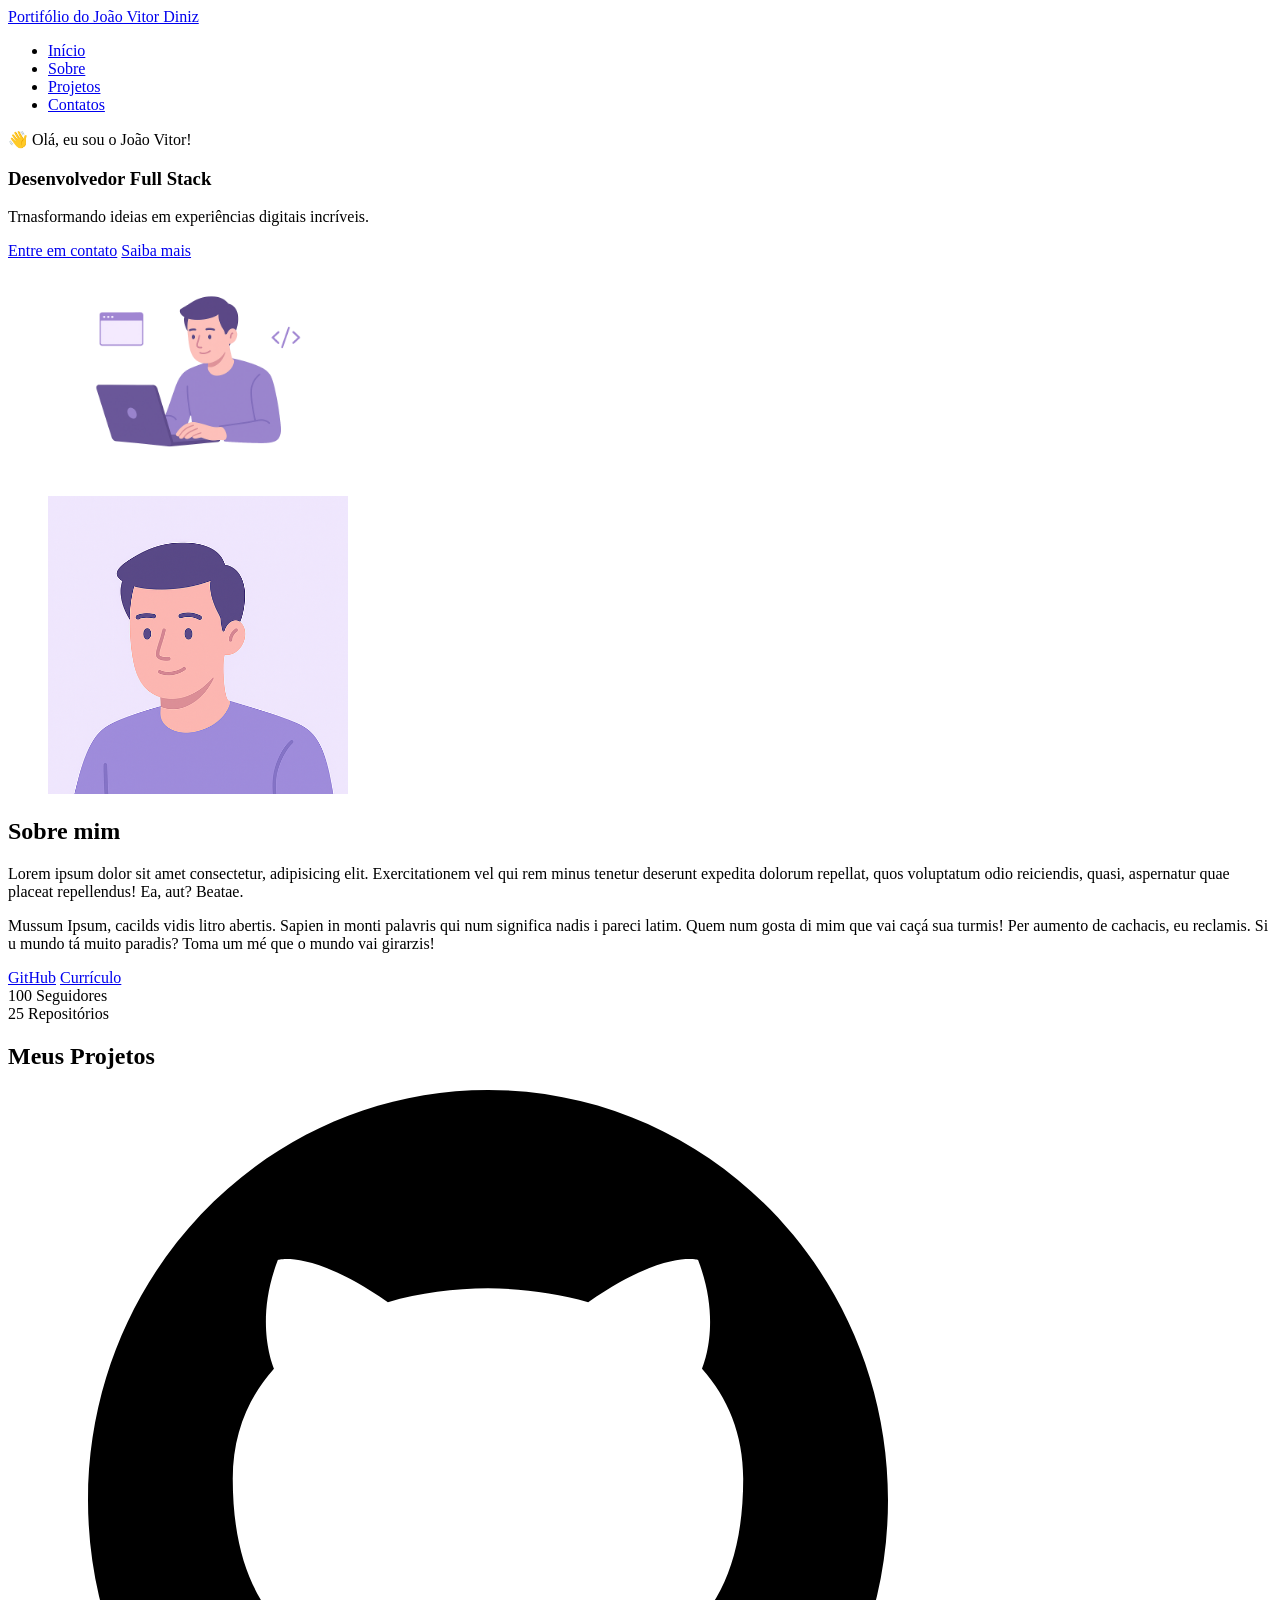
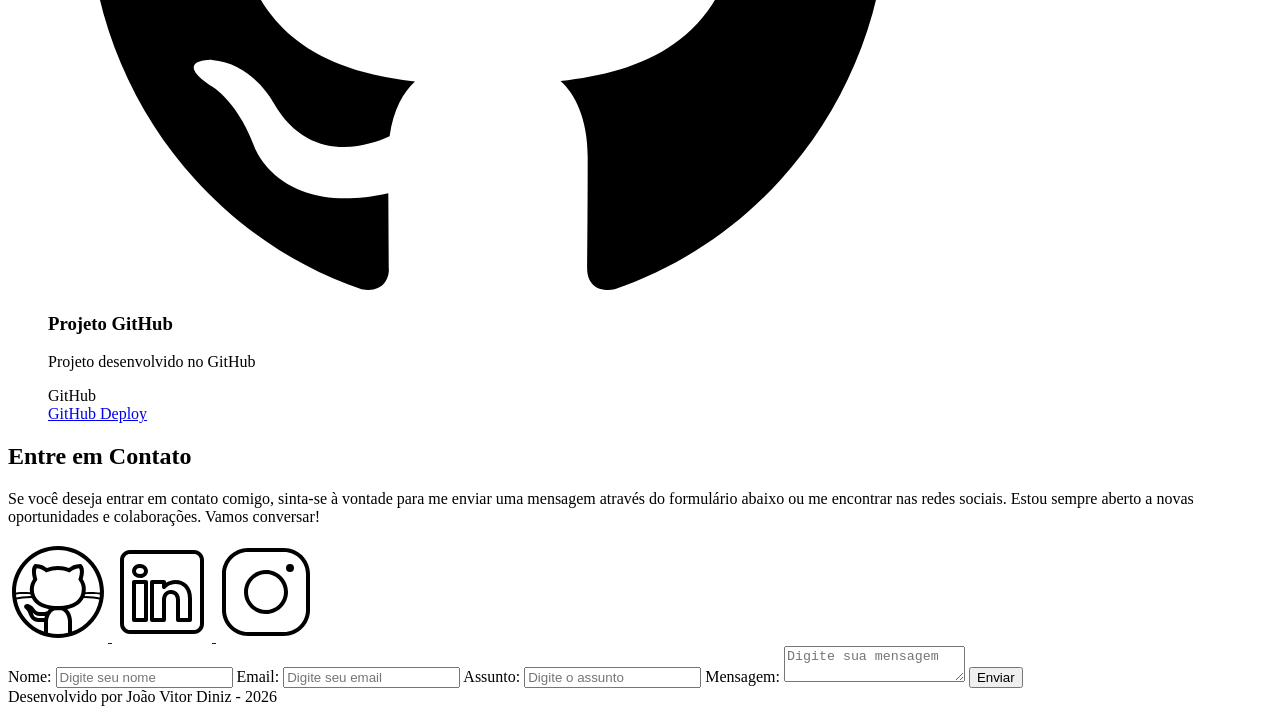
==== index.html @ 54ad3b7a "✨ New Feature: Index e página de confirmação do formulário" ====
<!DOCTYPE html>
<html lang="pt-br">

<head>
    <meta charset="UTF-8">
    <meta name="viewport" content="width=device-width, initial-scale=1.0">

    <meta name="author" content="João Vitor">
    <meta name="description" content="Portifólio do João Vitor Diniz, desenvolvedor Full Stack especializado em criar experiências 
                digitais incríveis. Conheça meus projetos e entre em contato.">

    <meta name="robots" content="index, follow">

    <link rel="icon" type="image/svg+xml" href="./assets/img/favicon.svg">

    <title>Portifólio do João Vitor Diniz</title>
</head>

<body>

    <!--Cabeçalho da minha página -->
    <header>
        <div class="menu-content">
            <a href="index.html" id="titulo">
                Portifólio do João Vitor Diniz</a>

            <!--Menu de Navegação da Página-->
            <nav>
                <ul class="menu-list">
                    <li><a href="#hero">Início</a></li>
                    <li><a href="#about">Sobre</a></li>
                    <li><a href="#projects">Projetos</a></li>
                    <li><a href="#contacts">Contatos</a></li>
                </ul>
            </nav>
        </div>

    </header>


    <!--Seção Principal da Página-->
    <main>
        <!--Seção Hero -->
        <section id="hero" class="section-container hero-container">
            <!--Mensagens de Boas Vindas-->
            <article>
                <span>👋 Olá, eu sou o João Vitor!</span>
                <h1>Desenvolvedor Full Stack</h1>
                <p>Trnasformando ideias em experiências digitais incríveis.</p>

                <div class="buttons-container">
                    <a href="#contacts" class="button">Entre em contato</a>
                    <a href="#about" class="button-outline">Saiba mais</a>
                </div>

            </article>

            <!--Imagem da Seção Hero -->
            <figure>
                <img src="./assets/img/foto_dev_man.svg" width="300" alt="Foto do autor do site, João Vitor Diniz."
                    class="float-animation">
            </figure>
        </section>

        <!--Seção Sobre -->
        <section id="about" class="section-container about-container">
            <!--Imagem da Seção Sobre -->
            <figure class="about-img">
                <img src="./assets/img/avatar_dev_man.svg" width="300" alt="Foto do autor do site, João Vitor Diniz.">
            </figure>

            <article class="about-content">
                <h2>Sobre mim</h2>
                <p>Lorem ipsum dolor sit amet consectetur, adipisicing elit. Exercitationem vel qui rem minus tenetur
                    deserunt expedita dolorum repellat, quos voluptatum odio reiciendis, quasi, aspernatur quae placeat
                    repellendus! Ea, aut? Beatae.</p>
                <p>Mussum Ipsum, cacilds vidis litro abertis. Sapien in monti palavris qui num significa nadis i pareci
                    latim. Quem num gosta di mim que vai caçá sua turmis! Per aumento de cachacis, eu reclamis. Si u
                    mundo tá muito paradis? Toma um mé que o mundo vai girarzis!</p>

                <!--Links(github + curriculo) e dados do github-->
                <div class="about-buttons-data">

                    <!-- links-->
                    <div class="buttons-container">
                        <a href="#" target="_blank" class="botao">GitHub</a>
                        <a href="#" target="_blank" class="botao-outline">Currículo</a>
                    </div>

                    <!-- dados do github-->
                    <div class="data-container">
                        <!--Número de Seguidores-->
                        <div class="data-item">
                            <span class="data-number">100</span>
                            <span class="data-label">Seguidores</span>
                        </div>

                        <!--Número de repositórios Públicos-->
                        <div class="data-item">
                            <span class="data-number">25</span>
                            <span class="data-label">Repositórios</span>
                        </div>
                    </div>

                </div>

            </article>

        </section>

        <!--Seção Projetos -->
        <section id="projects" class="section-container projects-container">
            <h2>Meus Projetos</h2>

            <!-- Swiper Container -->
            <div class="swiper projects-swiper">
                <div class="swiper-wrapper">

                    <figure class="swiper-slide">

                        <article class="project-card">

                            <!-- Ícone da Tecnologia padrão do projeto -->
                            <figure class="project-image">
                                <img src="./assets/icons/languages/github.svg" alt="Ícone do GitHub">
                            </figure>

                            <!-- Conteúdo do Projeto -->
                            <div class="project-content">

                                <h3>Projeto GitHub</h3>
                                <p>Projeto desenvolvido no GitHub</p>

                                <!-- Tags do Projeto -->
                                <div class="project-tags">
                                    <span class="tag">GitHub</span>
                                </div>

                                <!-- Links do Projeto -->
                                <div class="project-buttons">
                                    <a href="#" target="_blank" class="botao botao-sm">
                                        GitHub
                                    </a>
                                    <a href="#" target="_blank" class="botao-outline botao-sm">
                                        Deploy
                                    </a>
                                </div>

                            </div>

                        </article>

                </div>

            </div>

            <!-- Botões de Navegação -->
            <div class="swiper-button-next"></div>
            <div class="swiper-button-prev"></div>

            <!-- Paginação -->
            <div class="swiper-pagination"></div>

            </div>
        </section>

        <!--Seção Contato -->
        <section id="contacts" class="section-container contacts-container">
            <!-- Redes Sociais -->
            <article> 
                <h2>Entre em Contato</h2>
                <p>Se você deseja entrar em contato comigo, sinta-se à vontade para me enviar uma mensagem através do formulário abaixo ou me encontrar nas redes sociais. Estou sempre aberto a novas oportunidades e colaborações. Vamos conversar!</p>   
                <div class="social-container">
                    <a href="#" target="_blank" aria-label="Link do GitHub">
                        <img src="./assets/icons/social/github.svg" alt="Link do GitHub">
                    </a>

                    <a href="#" target="_blank" aria-label="Link do Linkedin">
                        <img src="./assets/icons/social/linkedin.svg" alt="Link do Linkedin">
                    </a>

                    <a href="#" target="_blank" aria-label="Link do Instagram">
                        <img src="./assets/icons/social/instagram.svg" alt="Link do Instagram">
                    </a>
                </div>
            </article>

            <!-- Formulário de Contato -->
            <form id="formulario">
                <label for="nome">Nome:</label>
                <input id="nome" name="nome" type="text" placeholder="Digite seu nome" required>
                <span id="erro-nome"></span>

                <label for="email">Email:</label>
                <input id="email" name="email" type="email" placeholder="Digite seu email" required>
                <span id="erro-email"></span>

                <label for="assunto">Assunto:</label>
                <input id="assunto" name="assunto" type="text" placeholder="Digite o assunto" required>
                <span id="erro-assunto"></span>

                <label for="mensagem">Mensagem:</label>
                <textarea id="mensagem" name="mensagem" placeholder="Digite sua mensagem" required></textarea>
                <span id="erro-mensagem"></span>

                <button type="submit" class="botao">Enviar</button>

            </form>
        </section>
    </main>

    <!--Rodapé da Página-->
    <footer>
Desenvolvido por João Vitor Diniz - 2026
    </footer>
</body>

</html>
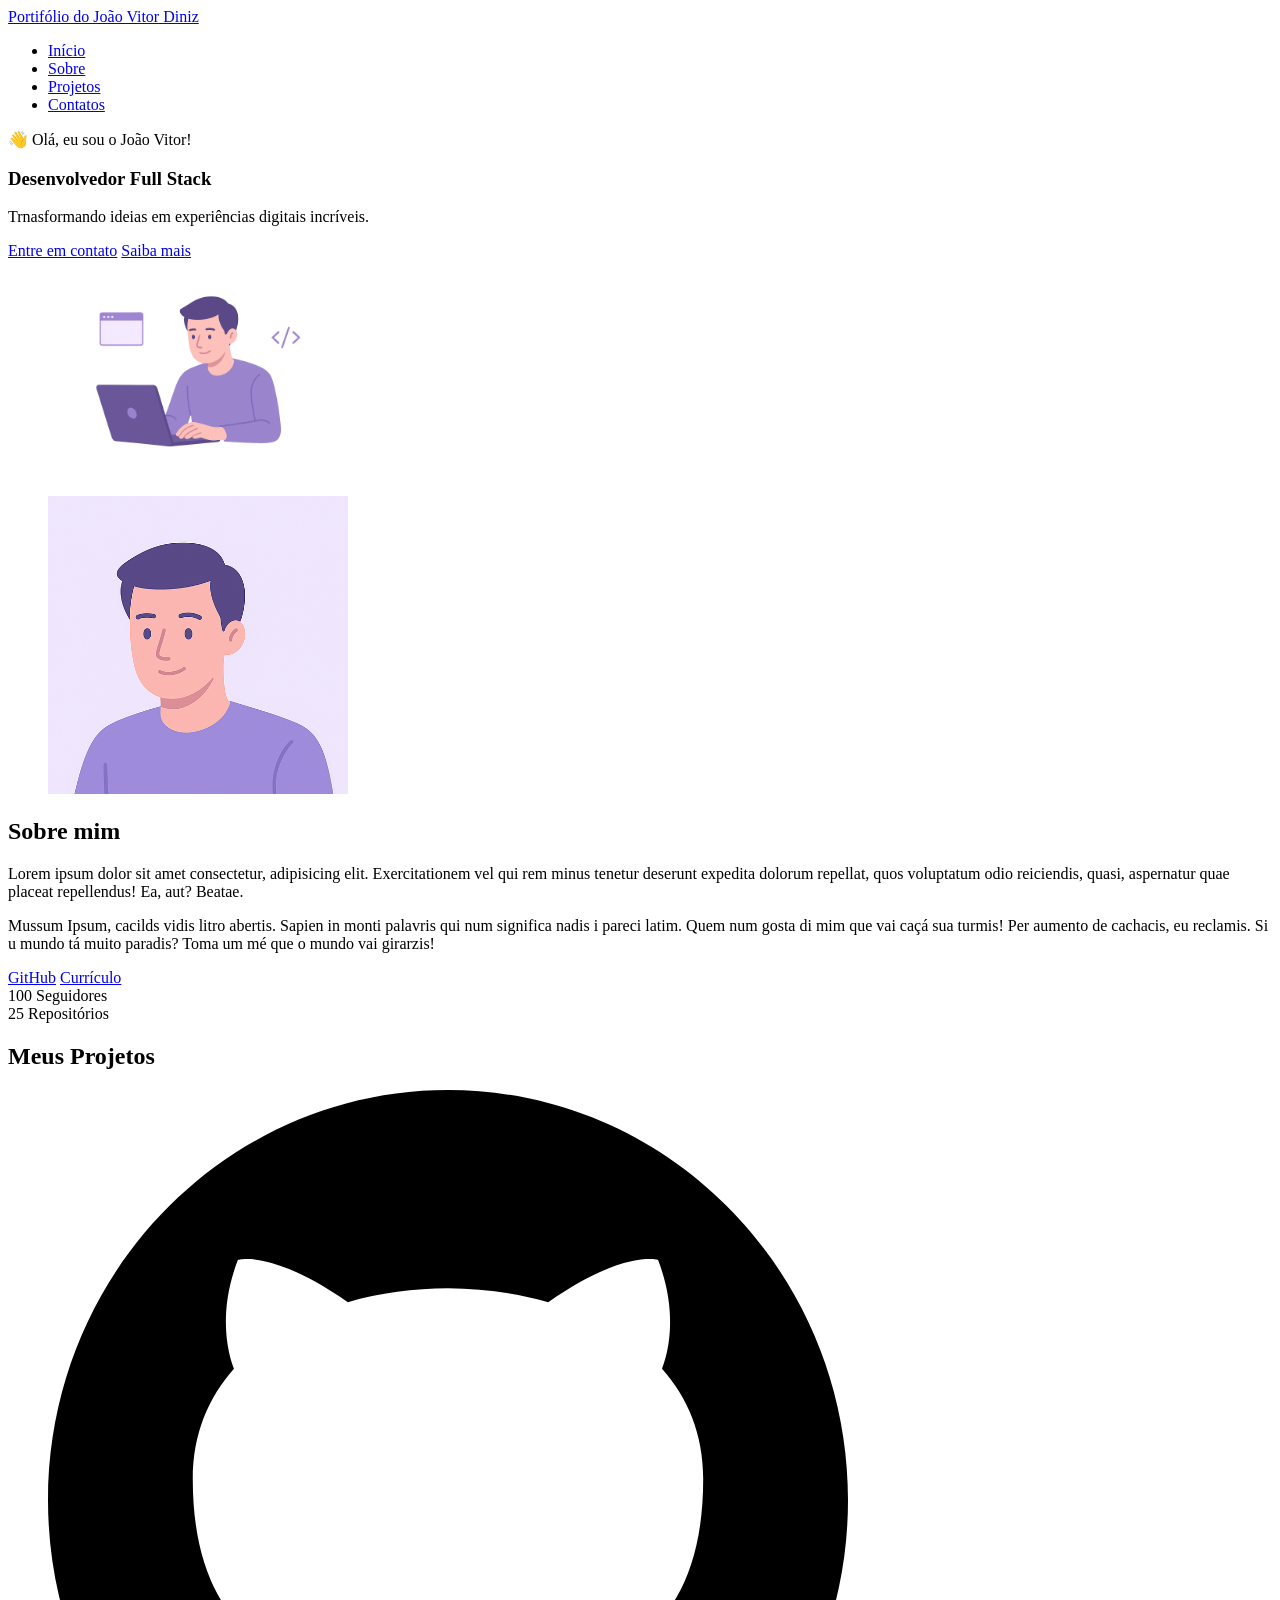
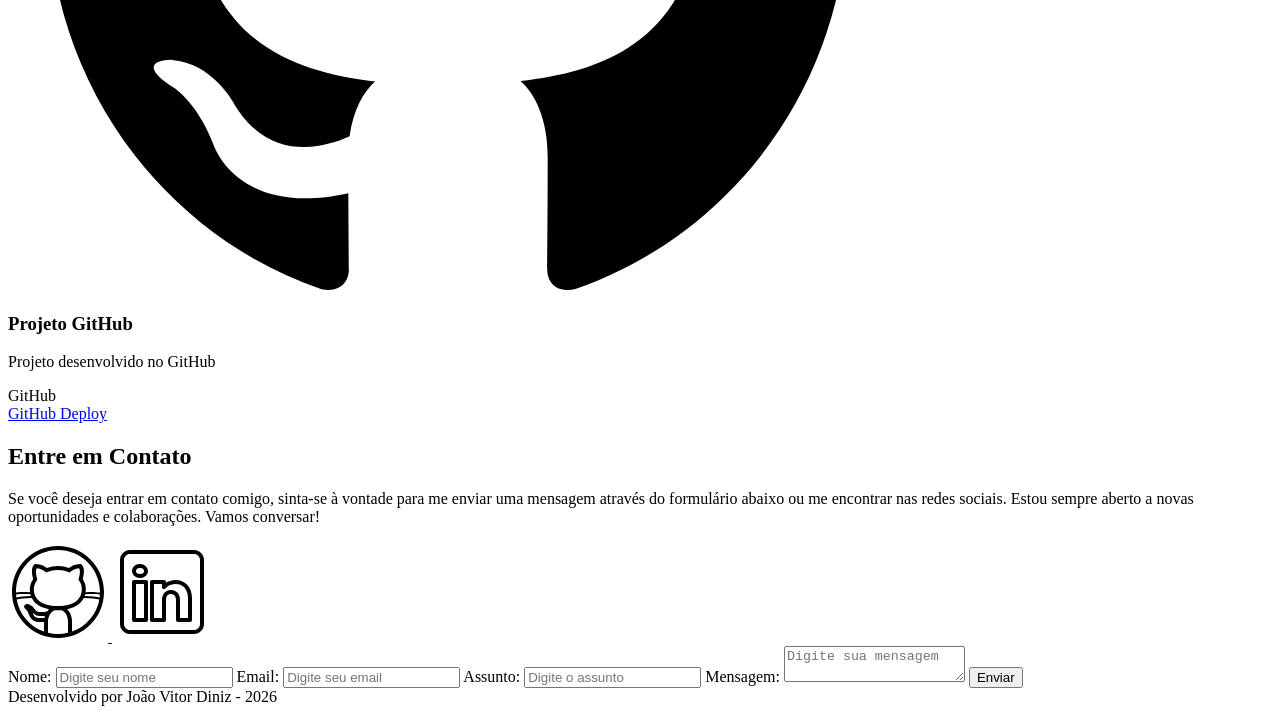
==== commit c1911eda: "✨ New Feature: atualização" ====
--- a/index.html
+++ b/index.html
@@ -116,7 +116,7 @@
             <div class="swiper projects-swiper">
                 <div class="swiper-wrapper">
 
-                    <figure class="swiper-slide">
+                    <div class="swiper-slide">
 
                         <article class="project-card">
 
@@ -171,17 +171,19 @@
                 <h2>Entre em Contato</h2>
                 <p>Se você deseja entrar em contato comigo, sinta-se à vontade para me enviar uma mensagem através do formulário abaixo ou me encontrar nas redes sociais. Estou sempre aberto a novas oportunidades e colaborações. Vamos conversar!</p>   
                 <div class="social-container">
-                    <a href="#" target="_blank" aria-label="Link do GitHub">
+                    <a href="https://github.com/JohnnieDiniz" target="_blank" aria-label="Link do GitHub">
                         <img src="./assets/icons/social/github.svg" alt="Link do GitHub">
                     </a>
 
-                    <a href="#" target="_blank" aria-label="Link do Linkedin">
+                    <a href="https://www.linkedin.com/in/joaovitordinizalves/" target="_blank" aria-label="Link do Linkedin">
                         <img src="./assets/icons/social/linkedin.svg" alt="Link do Linkedin">
                     </a>
 
+                    <!--
                     <a href="#" target="_blank" aria-label="Link do Instagram">
                         <img src="./assets/icons/social/instagram.svg" alt="Link do Instagram">
                     </a>
+                    -->
                 </div>
             </article>
 
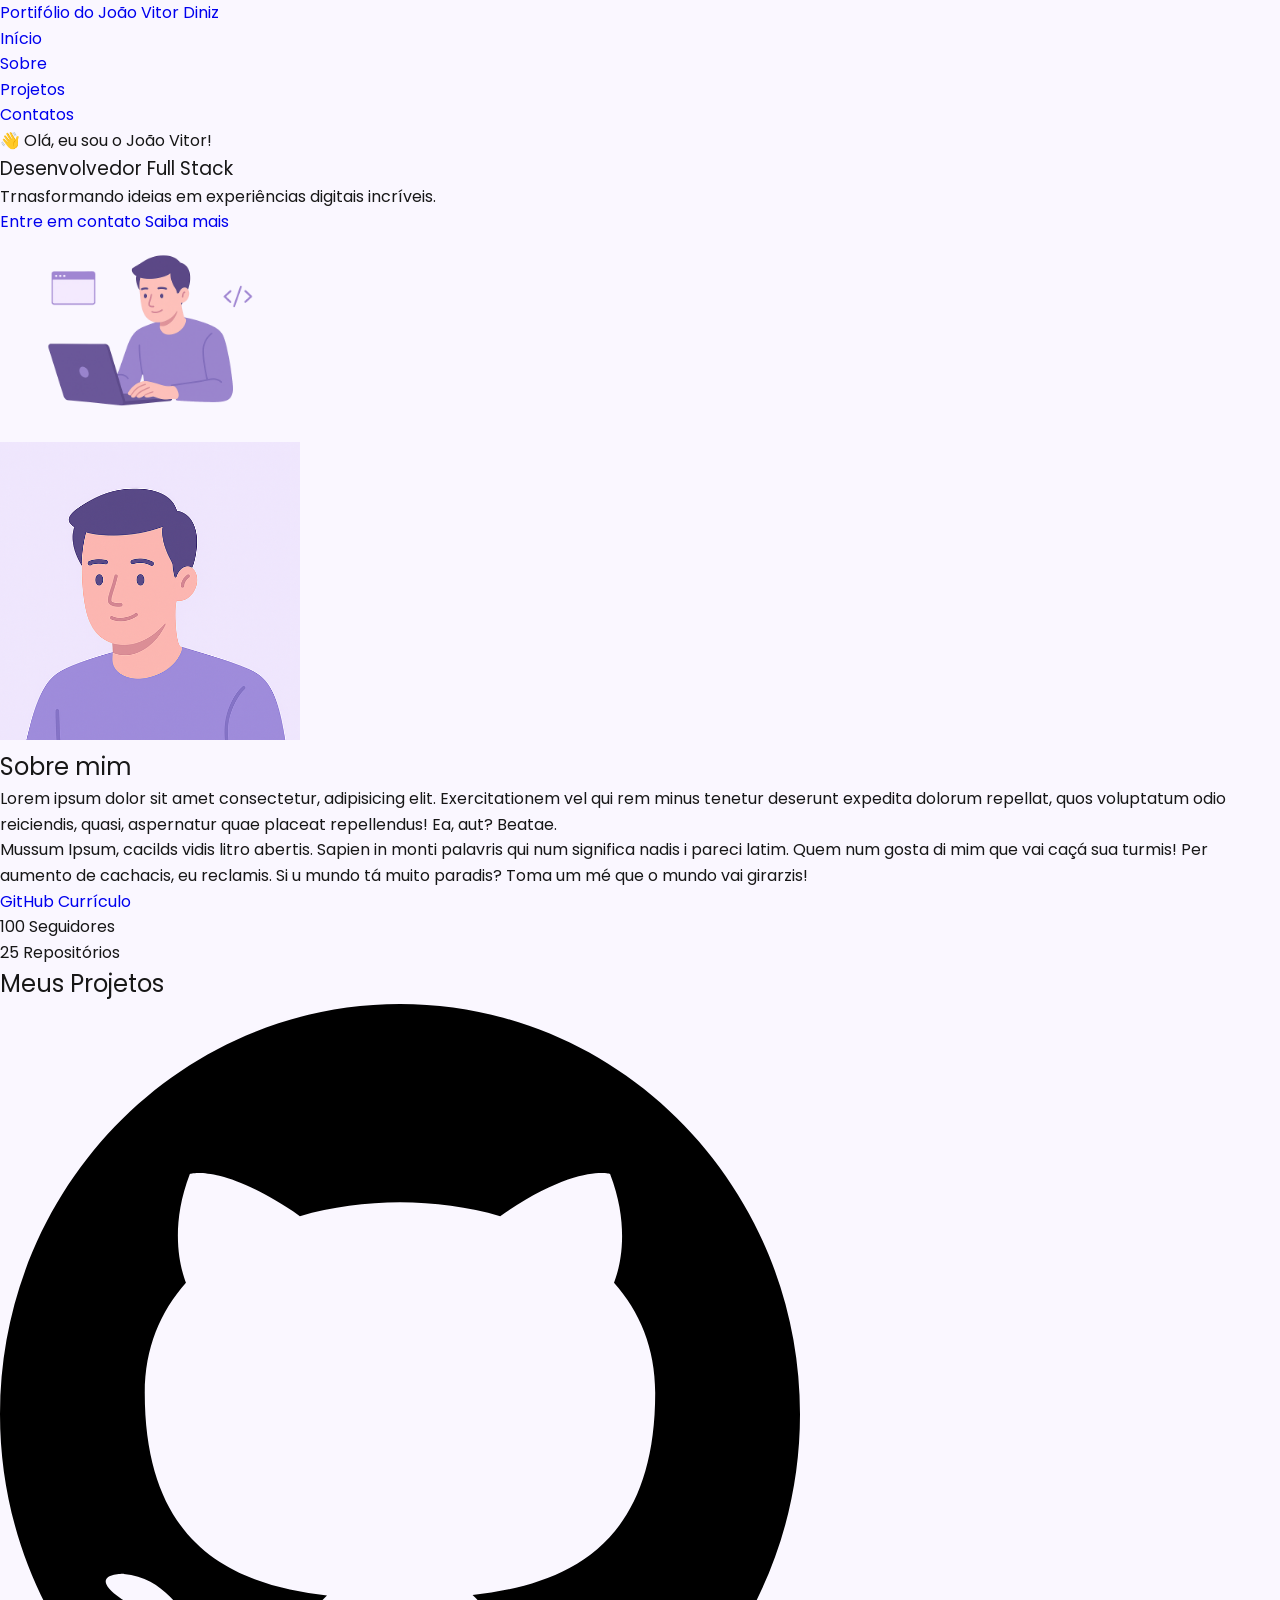
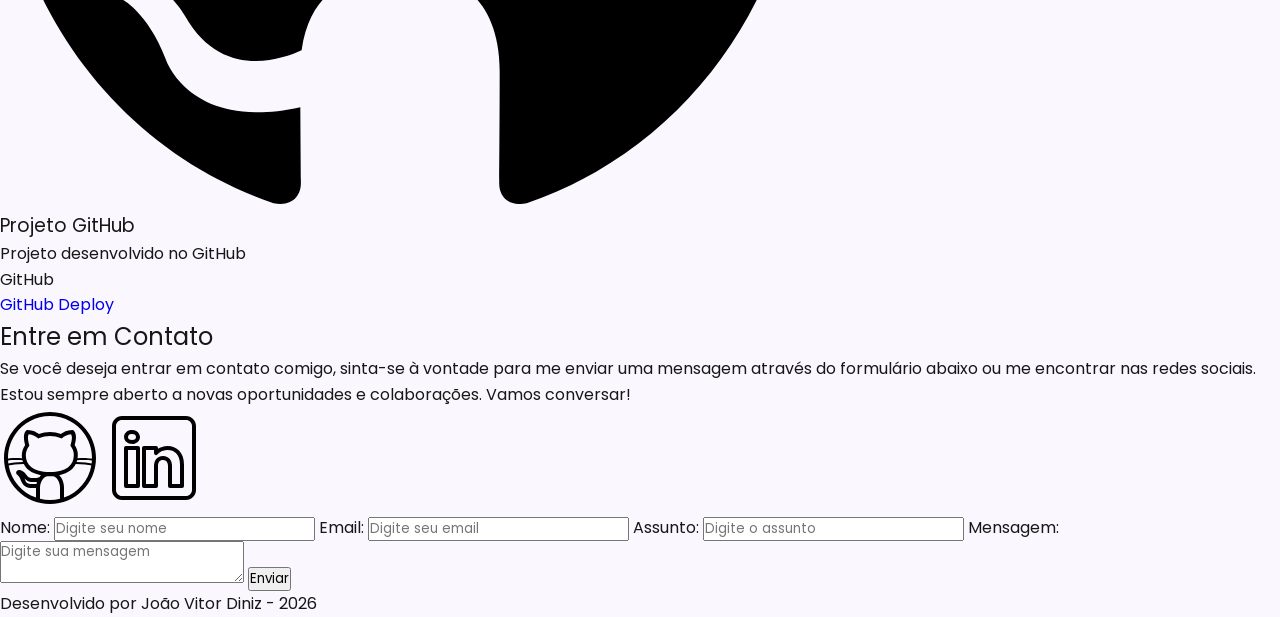
==== commit 7cfb7662: "✨ New Feature: CSS adicionado" ====
--- a/index.html
+++ b/index.html
@@ -10,9 +10,14 @@
                 digitais incríveis. Conheça meus projetos e entre em contato.">
 
     <meta name="robots" content="index, follow">
-
+    <!-- Fontes do Google -->
+    <link rel="preconnect" href="https://fonts.googleapis.com">
+    <link rel="preconnect" href="https://fonts.gstatic.com" crossorigin>
+
+    <!-- Fonte do Google - Poppins -->
+    <link href="https://fonts.googleapis.com/css2?family=Poppins&display=swap" rel="stylesheet">
     <link rel="icon" type="image/svg+xml" href="./assets/img/favicon.svg">
-
+    <link rel="stylesheet" href="./assets/css/styles.css">
     <title>Portifólio do João Vitor Diniz</title>
 </head>
 
@@ -150,16 +155,16 @@
 
                         </article>
 
-                </div>
-
-            </div>
-
-            <!-- Botões de Navegação -->
-            <div class="swiper-button-next"></div>
-            <div class="swiper-button-prev"></div>
-
-            <!-- Paginação -->
-            <div class="swiper-pagination"></div>
+                    </div>
+
+                </div>
+
+                <!-- Botões de Navegação -->
+                <div class="swiper-button-next"></div>
+                <div class="swiper-button-prev"></div>
+
+                <!-- Paginação -->
+                <div class="swiper-pagination"></div>
 
             </div>
         </section>
@@ -167,15 +172,18 @@
         <!--Seção Contato -->
         <section id="contacts" class="section-container contacts-container">
             <!-- Redes Sociais -->
-            <article> 
+            <article>
                 <h2>Entre em Contato</h2>
-                <p>Se você deseja entrar em contato comigo, sinta-se à vontade para me enviar uma mensagem através do formulário abaixo ou me encontrar nas redes sociais. Estou sempre aberto a novas oportunidades e colaborações. Vamos conversar!</p>   
+                <p>Se você deseja entrar em contato comigo, sinta-se à vontade para me enviar uma mensagem através do
+                    formulário abaixo ou me encontrar nas redes sociais. Estou sempre aberto a novas oportunidades e
+                    colaborações. Vamos conversar!</p>
                 <div class="social-container">
                     <a href="https://github.com/JohnnieDiniz" target="_blank" aria-label="Link do GitHub">
                         <img src="./assets/icons/social/github.svg" alt="Link do GitHub">
                     </a>
 
-                    <a href="https://www.linkedin.com/in/joaovitordinizalves/" target="_blank" aria-label="Link do Linkedin">
+                    <a href="https://www.linkedin.com/in/joaovitordinizalves/" target="_blank"
+                        aria-label="Link do Linkedin">
                         <img src="./assets/icons/social/linkedin.svg" alt="Link do Linkedin">
                     </a>
 
@@ -213,7 +221,7 @@
 
     <!--Rodapé da Página-->
     <footer>
-Desenvolvido por João Vitor Diniz - 2026
+        Desenvolvido por João Vitor Diniz - 2026
     </footer>
 </body>
 
--- a/assets/css/styles.css
+++ b/assets/css/styles.css
@@ -0,0 +1,76 @@
+*{
+    margin: 0;
+    padding:0;
+    box-sizing: border-box;
+    font-family: 'Poppins', sans-serif;
+    font-weight: 400;
+    text-decoration: none;
+    outline: none;
+}
+
+/* Variáveis */
+:root {
+    /* Paleta de Cores - Purple */
+    --purple-50: #f4eaff;
+    --purple-100: #e9dcfa;
+    --purple-200: #cdb3f0;
+    --purple-300: #b186e5;
+    --purple-400: #9460db;
+    --purple-500: #6b36c8;
+    --purple-600: #5b2ca0;
+    --purple-700: #4c2177;
+    --purple-800: #441f88;
+    --purple-900: #2a0e4d;
+    --purple-950: #1a0730;
+ 
+    /* Cores Neutras */
+    --gray-200: #e8e8e8;
+    --gray-400: #505861;
+    --black: #171717;
+    --white: #FAF7FF;
+ 
+    /* Cores de Estado */
+    --error: #e63946;
+ 
+    /* Sombras */
+    --shadow-sm: 0 0.25rem 0.5rem rgba(0, 0, 0, 0.05);
+    --shadow-md: 0 0.25rem 0.75rem rgba(107, 54, 200, 0.3);
+    --shadow-lg: 0 0.5rem 1.5rem rgba(107, 54, 200, 0.2);
+ 
+    /* Espaçamentos */
+    --spacing-xs: 0.5rem;
+    --spacing-sm: 1rem;
+    --spacing-md: 1.5rem;
+    --spacing-lg: 2rem;
+    --spacing-xl: 3rem;
+    --spacing-2xl: 4rem;
+ 
+    /* Tamanhos de Fonte */
+    --text-sm: 0.75rem;
+    --text-base: 1rem;
+    --text-lg: 1.25rem;
+    --text-xl: 1.5rem;
+    --text-2xl: 2rem;
+    --text-3xl: 2.5rem;
+ 
+    /* Border Radius */
+    --radius-sm: 0.25rem;
+    --radius-md: 0.5rem;
+    --radius-lg: 1rem;
+    --radius-xl: 2rem;
+    --radius-full: 50%;
+ 
+    /* Animação Padrão */
+    --transition-default: all 0.3s ease;
+}
+
+html{
+    scroll-behavior: smooth;
+}
+
+body{
+    min-height: 100vh;
+    background-color: var(--white);
+    line-height: 1.6;
+    color: var(--black);
+}
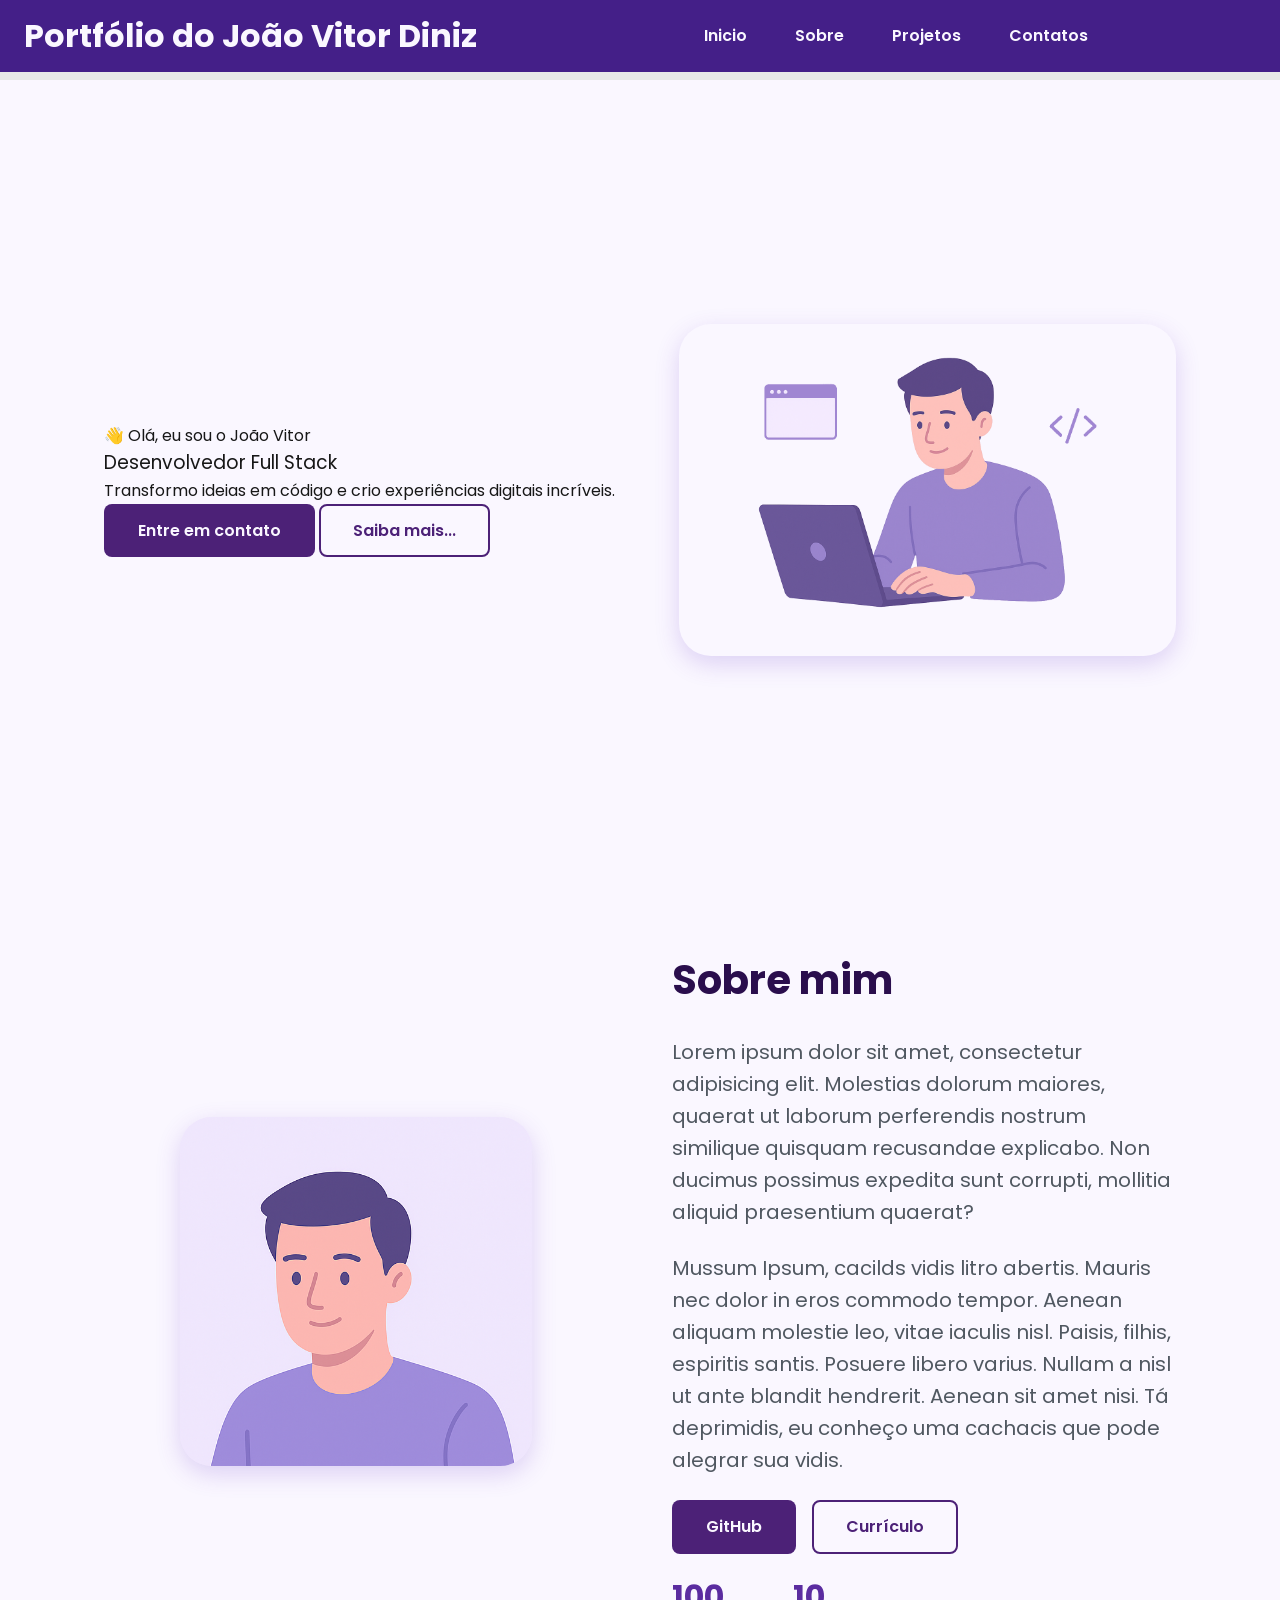
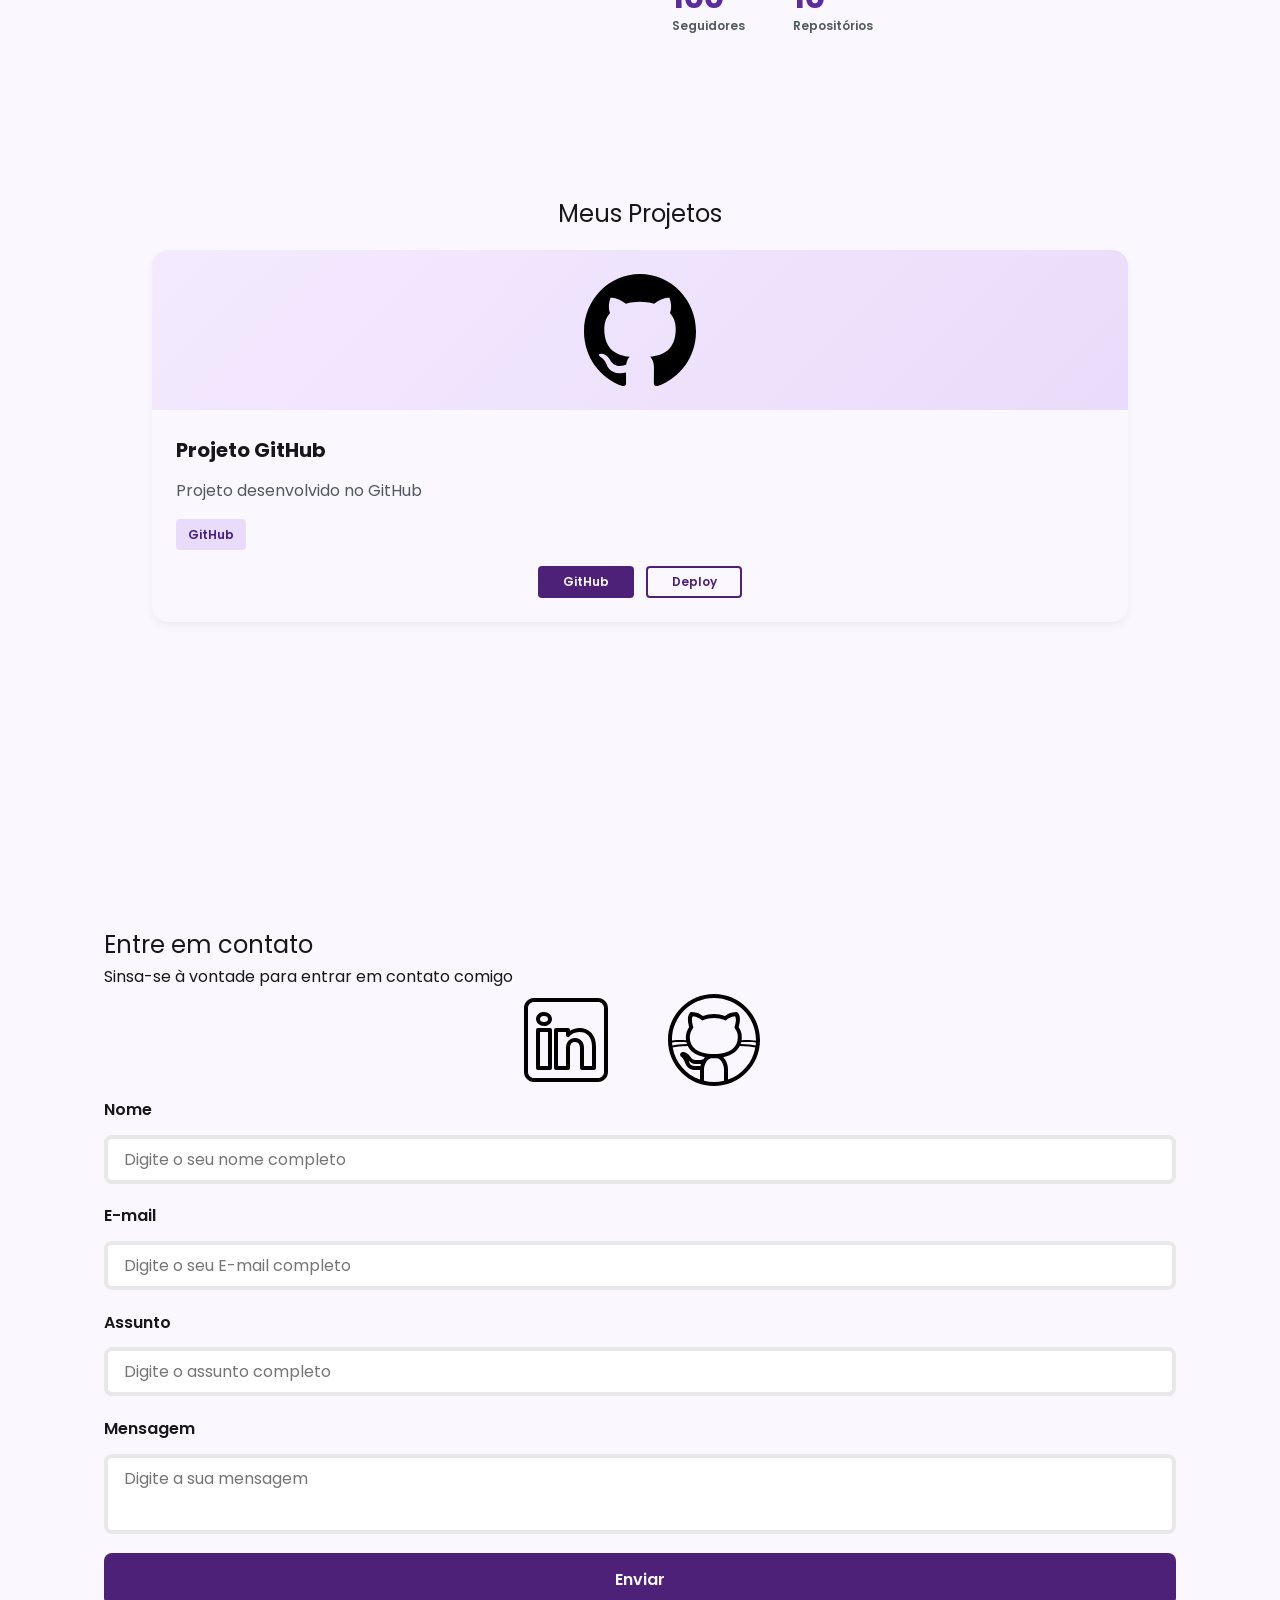
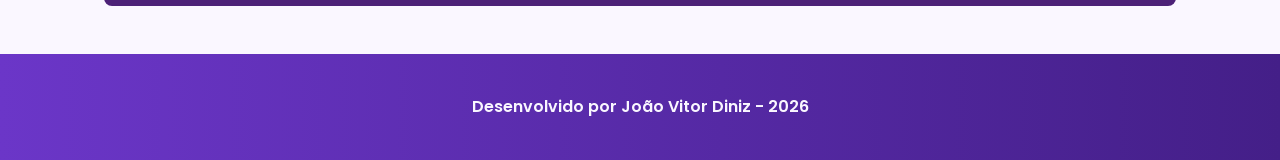
==== commit 6167f01b: "✨ New Feature: Estilização da Success e Index.htm" ====
--- a/index.html
+++ b/index.html
@@ -2,227 +2,259 @@
 <html lang="pt-br">
 
 <head>
-    <meta charset="UTF-8">
-    <meta name="viewport" content="width=device-width, initial-scale=1.0">
-
-    <meta name="author" content="João Vitor">
-    <meta name="description" content="Portifólio do João Vitor Diniz, desenvolvedor Full Stack especializado em criar experiências 
+
+  <!-- Fontes do Google -->
+  <link rel="preconnect" href="https://fonts.googleapis.com">
+  <link rel="preconnect" href="https://fonts.gstatic.com" crossorigin>
+
+  <!-- Fonte do Google - Poppins -->
+  <link href="https://fonts.googleapis.com/css2?family=Poppins&display=swap" rel="stylesheet">
+
+  <meta charset="UTF-8">
+  <meta name="viewport" content="width=device-width, initial-scale=1.0">
+
+  <meta name="author" content="João Vitor Diniz">
+
+  <meta name="description" content="Portfólio Pessoal do João Vitor Diniz, 
+                desenvolvedor Full Stack especializado em criar experiências 
                 digitais incríveis. Conheça meus projetos e entre em contato.">
 
-    <meta name="robots" content="index, follow">
-    <!-- Fontes do Google -->
-    <link rel="preconnect" href="https://fonts.googleapis.com">
-    <link rel="preconnect" href="https://fonts.gstatic.com" crossorigin>
-
-    <!-- Fonte do Google - Poppins -->
-    <link href="https://fonts.googleapis.com/css2?family=Poppins&display=swap" rel="stylesheet">
-    <link rel="icon" type="image/svg+xml" href="./assets/img/favicon.svg">
-    <link rel="stylesheet" href="./assets/css/styles.css">
-    <title>Portifólio do João Vitor Diniz</title>
+  <meta name="robots" content="index, follow">
+
+  <link rel="icon" type="image/svg+xml" href="./assets/img/favicon.svg">
+
+  <!-- CSS principal da página -->
+  <link rel="stylesheet" href="./assets/css/styles.css">
+
+  <title>Portfólio do João Vitor</title>
 </head>
 
 <body>
-
-    <!--Cabeçalho da minha página -->
-    <header>
-        <div class="menu-content">
-            <a href="index.html" id="titulo">
-                Portifólio do João Vitor Diniz</a>
-
-            <!--Menu de Navegação da Página-->
-            <nav>
-                <ul class="menu-list">
-                    <li><a href="#hero">Início</a></li>
-                    <li><a href="#about">Sobre</a></li>
-                    <li><a href="#projects">Projetos</a></li>
-                    <li><a href="#contacts">Contatos</a></li>
-                </ul>
-            </nav>
-        </div>
-
-    </header>
-
-
-    <!--Seção Principal da Página-->
-    <main>
-        <!--Seção Hero -->
-        <section id="hero" class="section-container hero-container">
-            <!--Mensagens de Boas Vindas-->
-            <article>
-                <span>👋 Olá, eu sou o João Vitor!</span>
-                <h1>Desenvolvedor Full Stack</h1>
-                <p>Trnasformando ideias em experiências digitais incríveis.</p>
-
-                <div class="buttons-container">
-                    <a href="#contacts" class="button">Entre em contato</a>
-                    <a href="#about" class="button-outline">Saiba mais</a>
+  <!-- Cabeçalho da Página -->
+
+  <header>
+    <div class="menu-content">
+      <!-- Título do cabeçalho -->
+      <a href="index.html" id="titulo">Portfólio do João Vitor Diniz</a>
+
+      <!-- Menu de Navegação -->
+      <nav>
+        <ul class="menu-list">
+          <li><a href="#hero">Inicio</a></li>
+          <li><a href="#about">Sobre</a></li>
+          <li><a href="#projects">Projetos</a></li>
+          <li><a href="#contacts">Contatos</a></li>
+        </ul>
+      </nav>
+
+    </div>
+
+  </header>
+
+  <!--Seção Principal da Página -->
+  <main>
+    <!-- Seção Hero -->
+    <section id="hero" class="section-container hero-container">
+      <!-- Boas Vindas -->
+      <article>
+        <span>👋 Olá, eu sou o João Vitor</span>
+        <h1>Desenvolvedor Full Stack</h1>
+        <p>Transformo ideias em código e crio experiências digitais incríveis.</p>
+
+        <div class="buttons container">
+          <a href="#contacts" class="botao">Entre em contato</a>
+          <a href="#about" class="botao-outline">Saiba mais...</a>
+
+        </div>
+      </article>
+
+      <!-- Imagem da Seção Hero -->
+      <figure class="hero-image">
+        <img src="./assets/img/foto_dev_man.svg"  alt="Foto do autor do site" class="float-animation">
+      </figure>
+
+    </section>
+
+    <!-- Seção Sobre mim -->
+<section id="about" class="section-container about-container">
+
+  <!-- Imagem da Seção About -->
+  <figure class="about-image">
+    <img src="./assets/img/avatar_dev_man.svg" alt="Foto - Perfil do autor do site">
+  </figure>
+
+  <!-- Conteúdo da Seção About -->
+  <article class="about-content">
+
+    <h2>Sobre mim</h2>
+
+    <p>
+      Lorem ipsum dolor sit amet, consectetur adipisicing elit. Molestias dolorum maiores,
+      quaerat ut laborum perferendis nostrum similique quisquam recusandae explicabo.
+      Non ducimus possimus expedita sunt corrupti, mollitia aliquid praesentium quaerat?
+    </p>
+
+    <p>
+      Mussum Ipsum, cacilds vidis litro abertis. Mauris nec dolor in eros commodo tempor.
+      Aenean aliquam molestie leo, vitae iaculis nisl. Paisis, filhis, espiritis santis.
+      Posuere libero varius. Nullam a nisl ut ante blandit hendrerit. Aenean sit amet nisi.
+      Tá deprimidis, eu conheço uma cachacis que pode alegrar sua vidis.
+    </p>
+
+    <!-- Botões + Dados do GitHub -->
+    <div class="about-buttons-data">
+
+      <!-- Botões -->
+      <div class="buttons-container">
+        <a href="https://github.com/JohnnieDiniz"
+           target="_blank"
+           class="botao">
+          GitHub
+        </a>
+
+        <a href="https://acrobat.adobe.com/id/urn:aaid:sc:VA6C2:f6b0b42e-aed5-44eb-934d-fe1e2313b5d6?x_api_client_id=chrome_extension_viewer&x_api_client_location=share"
+           target="_blank"
+           class="botao-outline">
+          Currículo
+        </a>
+      </div>
+
+      <!-- Dados do GitHub -->
+      <div class="data-container">
+
+        <!-- Seguidores -->
+        <div class="data-item">
+          <span class="data-number">100</span>
+          <span class="data-label">Seguidores</span>
+        </div>
+
+        <!-- Repositórios -->
+        <div class="data-item">
+          <span class="data-number">10</span>
+          <span class="data-label">Repositórios</span>
+        </div>
+
+      </div>
+
+    </div>
+
+  </article>
+
+</section>
+
+    <!-- Seção de Projetos -->
+    <section id="projects" class="section-container projects-container">
+      <h2>Meus Projetos</h2>
+
+      <!-- Swiper Container -->
+      <div class="swiper projects-swiper">
+        <div class="swiper-wrapper">
+
+          <div class="swiper-slide">
+
+            <article class="project-card">
+
+              <!-- Ícone da Tecnologia padrão do projeto -->
+              <figure class="project-image">
+                <img src="./assets/icons/languages/github.svg" alt="Ícone do GitHub">
+              </figure>
+
+              <!-- Conteúdo do Projeto -->
+              <div class="project-content">
+
+                <h3>Projeto GitHub</h3>
+                <p>Projeto desenvolvido no GitHub</p>
+
+                <!-- Tags do Projeto -->
+                <div class="project-tags">
+                  <span class="tag">GitHub</span>
                 </div>
 
+                <!-- Links do Projeto -->
+                <div class="project-buttons">
+                  <a href="#" target="_blank" class="botao botao-sm">
+
+                    GitHub
+                  </a>
+                  <a href="#" target="_blank" class="botao-outline botao-sm">
+
+                    Deploy
+                  </a>
+                </div>
+
+              </div>
+
             </article>
-
-            <!--Imagem da Seção Hero -->
-            <figure>
-                <img src="./assets/img/foto_dev_man.svg" width="300" alt="Foto do autor do site, João Vitor Diniz."
-                    class="float-animation">
-            </figure>
-        </section>
-
-        <!--Seção Sobre -->
-        <section id="about" class="section-container about-container">
-            <!--Imagem da Seção Sobre -->
-            <figure class="about-img">
-                <img src="./assets/img/avatar_dev_man.svg" width="300" alt="Foto do autor do site, João Vitor Diniz.">
-            </figure>
-
-            <article class="about-content">
-                <h2>Sobre mim</h2>
-                <p>Lorem ipsum dolor sit amet consectetur, adipisicing elit. Exercitationem vel qui rem minus tenetur
-                    deserunt expedita dolorum repellat, quos voluptatum odio reiciendis, quasi, aspernatur quae placeat
-                    repellendus! Ea, aut? Beatae.</p>
-                <p>Mussum Ipsum, cacilds vidis litro abertis. Sapien in monti palavris qui num significa nadis i pareci
-                    latim. Quem num gosta di mim que vai caçá sua turmis! Per aumento de cachacis, eu reclamis. Si u
-                    mundo tá muito paradis? Toma um mé que o mundo vai girarzis!</p>
-
-                <!--Links(github + curriculo) e dados do github-->
-                <div class="about-buttons-data">
-
-                    <!-- links-->
-                    <div class="buttons-container">
-                        <a href="#" target="_blank" class="botao">GitHub</a>
-                        <a href="#" target="_blank" class="botao-outline">Currículo</a>
-                    </div>
-
-                    <!-- dados do github-->
-                    <div class="data-container">
-                        <!--Número de Seguidores-->
-                        <div class="data-item">
-                            <span class="data-number">100</span>
-                            <span class="data-label">Seguidores</span>
-                        </div>
-
-                        <!--Número de repositórios Públicos-->
-                        <div class="data-item">
-                            <span class="data-number">25</span>
-                            <span class="data-label">Repositórios</span>
-                        </div>
-                    </div>
-
-                </div>
-
-            </article>
-
-        </section>
-
-        <!--Seção Projetos -->
-        <section id="projects" class="section-container projects-container">
-            <h2>Meus Projetos</h2>
-
-            <!-- Swiper Container -->
-            <div class="swiper projects-swiper">
-                <div class="swiper-wrapper">
-
-                    <div class="swiper-slide">
-
-                        <article class="project-card">
-
-                            <!-- Ícone da Tecnologia padrão do projeto -->
-                            <figure class="project-image">
-                                <img src="./assets/icons/languages/github.svg" alt="Ícone do GitHub">
-                            </figure>
-
-                            <!-- Conteúdo do Projeto -->
-                            <div class="project-content">
-
-                                <h3>Projeto GitHub</h3>
-                                <p>Projeto desenvolvido no GitHub</p>
-
-                                <!-- Tags do Projeto -->
-                                <div class="project-tags">
-                                    <span class="tag">GitHub</span>
-                                </div>
-
-                                <!-- Links do Projeto -->
-                                <div class="project-buttons">
-                                    <a href="#" target="_blank" class="botao botao-sm">
-                                        GitHub
-                                    </a>
-                                    <a href="#" target="_blank" class="botao-outline botao-sm">
-                                        Deploy
-                                    </a>
-                                </div>
-
-                            </div>
-
-                        </article>
-
-                    </div>
-
-                </div>
-
-                <!-- Botões de Navegação -->
-                <div class="swiper-button-next"></div>
-                <div class="swiper-button-prev"></div>
-
-                <!-- Paginação -->
-                <div class="swiper-pagination"></div>
-
-            </div>
-        </section>
-
-        <!--Seção Contato -->
-        <section id="contacts" class="section-container contacts-container">
-            <!-- Redes Sociais -->
-            <article>
-                <h2>Entre em Contato</h2>
-                <p>Se você deseja entrar em contato comigo, sinta-se à vontade para me enviar uma mensagem através do
-                    formulário abaixo ou me encontrar nas redes sociais. Estou sempre aberto a novas oportunidades e
-                    colaborações. Vamos conversar!</p>
-                <div class="social-container">
-                    <a href="https://github.com/JohnnieDiniz" target="_blank" aria-label="Link do GitHub">
-                        <img src="./assets/icons/social/github.svg" alt="Link do GitHub">
-                    </a>
-
-                    <a href="https://www.linkedin.com/in/joaovitordinizalves/" target="_blank"
-                        aria-label="Link do Linkedin">
-                        <img src="./assets/icons/social/linkedin.svg" alt="Link do Linkedin">
-                    </a>
-
-                    <!--
-                    <a href="#" target="_blank" aria-label="Link do Instagram">
-                        <img src="./assets/icons/social/instagram.svg" alt="Link do Instagram">
-                    </a>
-                    -->
-                </div>
-            </article>
-
-            <!-- Formulário de Contato -->
-            <form id="formulario">
-                <label for="nome">Nome:</label>
-                <input id="nome" name="nome" type="text" placeholder="Digite seu nome" required>
-                <span id="erro-nome"></span>
-
-                <label for="email">Email:</label>
-                <input id="email" name="email" type="email" placeholder="Digite seu email" required>
-                <span id="erro-email"></span>
-
-                <label for="assunto">Assunto:</label>
-                <input id="assunto" name="assunto" type="text" placeholder="Digite o assunto" required>
-                <span id="erro-assunto"></span>
-
-                <label for="mensagem">Mensagem:</label>
-                <textarea id="mensagem" name="mensagem" placeholder="Digite sua mensagem" required></textarea>
-                <span id="erro-mensagem"></span>
-
-                <button type="submit" class="botao">Enviar</button>
-
-            </form>
-        </section>
-    </main>
-
-    <!--Rodapé da Página-->
-    <footer>
-        Desenvolvido por João Vitor Diniz - 2026
-    </footer>
+          </div>
+        </div>
+
+      </div>
+
+      <!-- Botões de Navegação -->
+      <div class="swiper-button-next"></div>
+      <div class="swiper-button-prev"></div>
+
+      <!-- Paginação -->
+      <div class="swiper-pagination"></div>
+
+      </div>
+
+
+    </section>
+
+    <!-- Seção de Contatos -->
+    <section id="contacts" class="section-container contacts-container">
+
+      <!-- Redes Sociais -->
+      <article>
+        <h2>Entre em contato</h2>
+        <p>Sinsa-se à vontade para entrar em contato comigo</p>
+
+        <!-- Links para as Redes Sociais -->
+        <div class="social-container">
+          <a href="https://www.linkedin.com/in/João Vitor-jos%C3%A9-nascimento-versiani-075417223/" target="_blank" class="social_icon" aria-label="Linkedin">
+            <img src="./assets/icons/social/linkedin.svg" alt="Link para o Linkedin">
+          </a>
+
+
+          <a href="https://github.com/João Vitorversiani" target="_blank" class="social_icon" aria-label="GitHub">
+            <img src="./assets/icons/social/github.svg" alt="Link para o GitHub">
+          </a>
+
+
+        </div>
+      </article>
+
+      <!-- Formulário de Contato -->
+      <form id="formulário">
+        <label for="nome">Nome</label>
+        <input id="nome" name="nome" type="text" placeholder="Digite o seu nome completo">
+        <span id="erro-nome"></span>
+
+        <label for="email">E-mail</label>
+        <input id="email" name="email" type="text" placeholder="Digite o seu E-mail completo">
+        <span id="erro-email"></span>
+
+        <label for="assunto">Assunto</label>
+        <input id="assunto" name="assunto" type="text" placeholder="Digite o assunto completo">
+        <span id="erro-assunto"></span>
+
+        <label for="mensagem">Mensagem</label>
+        <textarea id="mensagem" name="mensagem" placeholder="Digite a sua mensagem"></textarea>
+        <span id="erro-mensagem"></span>
+        <button class="botao" type="submit">Enviar</button>
+
+      </form>
+
+    </section>
+
+  </main>
+
+  <!-- Rodapé da Página -->
+  <footer>
+    Desenvolvido por João Vitor Diniz - 2026
+  </footer>
+
 </body>
 
 </html>
--- a/assets/css/styles.css
+++ b/assets/css/styles.css
@@ -69,8 +69,605 @@
 }
 
 body{
+    display: flex;
+    flex-direction: column;
     min-height: 100vh;
     background-color: var(--white);
     line-height: 1.6;
     color: var(--black);
+
+}
+
+main{
+    flex: 1;
+}
+
+.section-container{
+    max-width: 70rem;
+    margin: 0 auto;
+    padding: var(--spacing-xl) var(--spacing-md);
+    scroll-margin-top: 6rem;
+}
+
+.buttons-container{
+    display: flex;
+    gap: var(--spacing-sm);
+}
+
+.botao,
+.botao-outline{
+    display: inline-block;
+    padding: 0.75rem 2rem;
+    border: 0.15rem solid transparent;
+    border-radius: var(--radius-md);
+    font-size: var(--text-base);
+    font-weight: 600;
+    text-align: center;
+    cursor: pointer;
+    transition: var(--transition-default);
+}
+
+.botao{
+    background-color: var(--purple-700);
+    color: var(--purple-500);
+    color: var(--white);
+}
+.botao:hover{
+    border-color: var(--purple-800);
+    background-color: var(--purple-700);
+    box-shadow: var(--shadow-md);
+    transform: translateY(-0.75px);
+
+}
+
+.botao-outline{
+    background-color: transparent;
+    color: var(--purple-700);
+    border: 0.15rem solid var(--purple-700);
+}
+.botao-outline:hover{
+    background-color: var(--purple-700);
+    border-color: var(--purple-700);
+    color: var(--white);
+    transform: translateY(-0.25px);
+}
+ 
+.botao.botao-sm,
+.botao-outline.botao-sm {
+  min-width: 6rem;
+  padding: 0.25rem var(--spacing-sm);
+  border-width: 0.125rem;
+  border-radius: 0.25rem;
+  font-size: var(--text-sm);
+
+}
+ 
+header{
+    position: sticky;
+    top: 0;
+    z-index: 1000;
+    width: 100%;
+    height: 5rem;
+    border-bottom: var(--spacing-xs) solid var(--gray-200);
+    box-shadow: var(--purple-800);
+    background-color: var(--purple-800);
+}
+
+header a{
+    font-weight: 600;
+    color: var(--white);
+    transition: color 0.3s ease;
+}
+
+header a:hover{
+    color: var(--purple-100);
+}
+
+#titulo{
+    font-size: var(--text-2xl);
+    font-weight: 700;
+    color: var(--white);
+}
+
+.menu-content{
+    display: flex;
+    justify-content: space-between;
+    align-items: center;
+    height: 100%;
+    max-width: 70rem;
+    padding: 0 var(--spacing-md);
+}
+
+.menu-list{
+    display: flex;
+    gap: var(--spacing-lg);
+    list-style: none;
+
+}
+
+.menu-list a{
+    padding: var(--spacing-xs);
+}
+
+.hero-container{
+    display: flex;
+    align-items: center;
+    gap: var(--spacing-2xl);
+    min-height: calc(100vh - 5rem);
+}
+
+.hero-content{
+    display: flex;
+    flex: 1;
+    flex-direction: column;
+    gap: var(--spacing-md)
+}
+
+.hero-content span{
+    font-size: var(--text-xl);
+    font-weight: 700;
+}
+
+.hero-content h1{
+    font-size: var(--text-3xl);
+    font-weight: 700;
+
+}
+
+.hero-content p,
+.about-content p,
+.contact-info p{
+    font-size: var(--text-lg);
+    color: var(--gray-400);
+}
+
+.hero-image {
+    flex: 1;
+    display: flex;
+    justify-content: center;
+}
+
+.hero-image img {
+    width: 100%;
+    max-width: 100%;
+    border-radius: var(--radius-xl);
+    box-shadow: var(--shadow-lg);
+}
+
+/* Animação Flutuante */
+@keyframes float {
+  0%,
+  100% {
+    transform: translateY(0);
+  }
+ 
+  50% {
+    transform: translateY(-1.25rem);
+  }
+ 
+}
+ 
+/* Usa animação */
+.float-animation {
+  animation: float 3s ease-in-out infinite;
+}
+
+
+/* Seção About */
+
+.about-container {
+    display: flex;
+    flex-direction: row;
+    align-items: center;
+    gap: var(--spacing-2xl);
+}
+
+/* Imagem de perfil */
+.about-image {
+    flex: 1;
+    display: flex;
+    justify-content: center;
+    align-items: center;
+}
+
+.about-image img {
+    width: 100%;
+    max-width: 22rem;
+    height: auto;
+    border-radius: var(--radius-xl);
+    box-shadow: var(--shadow-lg);
+    background-color: var(--purple-50);
+}
+
+/* Conteúdo de Texto */
+.about-content {
+    flex: 1;
+    display: flex;
+    align-items: flex-start;
+    flex-direction: column;
+    gap: var(--spacing-md);
+}
+
+.about-content h2 {
+    font-size: var(--text-3xl);
+    font-weight: 700;
+    color: var(--purple-900);
+}
+
+/* Container de Botões + Estatísticas */
+.about-buttons-data {
+    display: flex;
+    flex-direction: column;
+    gap: var(--spacing-md);
+    width: 100%;
+}
+
+/* Estatísticas do GitHub (Seguidores / Repositórios) */
+.data-container {
+    display: flex;
+    gap: var(--spacing-xl);
+}
+
+.data-item {
+    display: flex;
+    flex-direction: column;
+}
+
+.data-number {
+    font-size: var(--text-2xl);
+    font-weight: 700;
+    color: var(--purple-600);
+    line-height: 1.2;
+}
+
+.data-label {
+    font-size: var(--text-sm);
+    color: var(--gray-400);
+    font-weight: 600;
+}
+
+/* Responsividade (Telas menores) */
+@media (max-width: 768px) {
+    .about-container {
+        flex-direction: column;
+        text-align: center;
+    }
+
+    .about-buttons-data {
+        align-items: center;
+    }
+
+    .data-container {
+        justify-content: center;
+    }
+}
+
+/* projects */
+
+.projects-container {
+    scroll-margin-top: 3rem;
+    margin: var(--spacing-2xl) auto;
+    text-align: center;
+}
+
+.projects-swiper {
+   position: relative;
+   width: 100%;
+   padding: var(--spacing-sm) var(--spacing-xl) var(--spacing-xl);
+   overflow: hidden;
+}
+
+/* cards projects */
+
+.project-card {
+    display: flex;
+    flex-direction: column;
+    width: 100%;
+    height: 100%;
+    border: 0.15rem solid var(--grey-200);
+    border-radius: var(--radius-lg);
+    background-color: var(--white);
+    box-shadow: var(--shadow-sm);
+    overflow: hidden;
+    transition: var(--transition-default);
+}
+
+.project-card:hover {
+    box-shadow: var(--shadow-lg);
+}
+
+.project-image {
+    display: flex;
+    justify-content: center;
+    align-items: center;
+    width: 100%;
+    height: 10rem;
+    background: linear-gradient(135deg, var(--purple-50) 0%, var(--purple-100) 100%);
+}
+
+.project-image img {
+    width: 75%;
+    height: 75%;
+    max-width: 7rem;
+    max-height: 7rem;
+    object-fit: contain;
+    transition: transform 0.3s ease;
+}
+
+.project-content {
+    display: flex;
+    flex-direction: column;
+    justify-content: space-between;
+    text-align: left;
+    flex: 1;
+    padding: var(--spacing-md);
+}
+
+.project-content h3 {
+    font-size: var(--text-lg);
+    font-weight: 700;
+    margin-bottom: 0.75rem;
+}
+
+.project-content p {
+    flex: 1;
+    font-size: var(--text-base);
+    color: var(--gray-400);
+    margin-bottom: var(--spacing-sm);
+}
+
+.project-tags {
+    display: flex;
+    flex-wrap: wrap;
+    gap: var(--spacing-xs);
+}
+
+.tag {
+    padding: 0.375rem 0.75rem;
+    border-radius: var(--radius-sm);
+    background-color: var(--purple-100);
+    font-size: var(--text-sm);
+    font-weight: 600;
+    color: var(--purple-800);
+}
+
+.project-buttons {
+    display: flex;
+    justify-content: center;
+    align-items: center;
+    gap: 0.75rem;
+    margin-top: var(--spacing-sm);
+}
+
+/* Configuração do Swiper */
+ 
+.swiper-wrapper {
+
+    align-items: stretch;
+
+}
+ 
+.swiper-slide {
+
+    display: flex;
+
+    height: auto;
+
+}
+ 
+/* Botões do Swiper (navegação) */
+
+.swiper-button-next,
+
+.swiper-button-prev {
+
+    width: 3rem;
+
+    height: 3rem;
+
+}
+ 
+.swiper-button-next:after,
+
+.swiper-button-prev:after {
+
+    font-size: var(--text-lg);
+
+    color: var(--purple-500);
+
+}
+ 
+.swiper-button-next:hover:after,
+
+.swiper-button-prev:hover:after {
+
+    color: var(--purple-800);
+
+}
+ 
+/* Indicadores de paginação */
+
+.swiper-pagination-bullet {
+
+    width: 0.75rem;
+
+    height: 0.75rem;
+
+    background-color: var(--gray-200);
+
+    opacity: 1;
+
+}
+ 
+.swiper-pagination-bullet-active {
+
+    width: var(--spacing-lg);
+
+    border-radius: var(--radius-sm);
+
+    background-color: var(--purple-500);
+
+}
+ 
+.contact-container {
+    display:grid;
+    grid-template-columns: 1fr 1fr;
+    gap: var(--spacing-2xl);
+}
+
+.contact-info h2 {
+    margin-bottom: var(--spacing-md);
+}
+
+.contact-info p {
+    margin-bottom: var(--spacing-lg);
+}
+
+.social-container {
+    display: flex;
+    justify-content: center;
+    gap: var(--spacing-xl);
+}
+
+.social-icon {
+    width: 5rem;
+    height: 5rem;
+    padding: 0.75rem;
+    border-radius: var(--radius-md);
+    transition: var(--transition-default);
+}
+
+.social-icon img {
+    width: 100%;
+    filter: brightness(0) saturate(100%);
+    transition: filter 0.3s ease;
+}
+
+.social-icon img:hover {
+
+  filter: brightness(0) 
+          saturate(100%) 
+          invert(42%) 
+          sepia(93%) 
+          saturate(1352%) 
+          hue-rotate(243deg) 
+          brightness(79%) 
+          contrast(91%);
+
+}
+
+/* formulário */
+
+form {
+    display: flex;
+    flex-direction: column;
+    gap: 0.75rem;
+}
+
+form label {
+    font-size: var(--text-base);
+    font-weight: 600;
+}
+ 
+form input,
+form textarea {
+    width: 100%;
+    padding: 0.5rem var(--spacing-sm);
+    border: 0.25rem solid var(--gray-200);
+    border-radius: var(--radius-md);
+    font-family: inherit;
+    font-size: var(--text-base);
+    transition: border-color 0.3s ease;
+}
+
+form input:focus,
+form textarea:focus {
+    border-color: var(--purple-500);
+    outline: none;
+}
+
+form textarea {
+    resize: none;
+    min-height: 5rem;
+}
+
+form span {
+    margin-top: -0.27rem;
+    font-size: var(--text-sm);
+    color: var(--error);
+}
+
+/* Footer */
+ 
+footer {
+    padding: 2.5rem;
+    background: linear-gradient(to right, var(--purple-500), var(--purple-800));
+    font-weight: 600;
+    text-align: center;
+    color: var(--white);
+}
+
+/* seção sucesso */
+
+.success-container {
+    display: flex;
+    justify-content: center;
+    align-items: center;
+    min-height: calc(100vh - 12rem); /* Centraliza o card entre o header e o footer */
+    padding: var(--spacing-xl) var(--spacing-md);
+}
+
+.success-content {
+    display: flex;
+    flex-direction: column;
+    align-items: center;
+    text-align: center;
+    gap: var(--spacing-md);
+    max-width: 38rem;
+    width: 100%;
+    padding: var(--spacing-2xl) var(--spacing-xl);
+    background-color: var(--white);
+    border: 0.15rem solid var(--gray-200);
+    border-radius: var(--radius-xl);
+    box-shadow: var(--shadow-lg);
+}
+
+.success-icon {
+    display: flex;
+    justify-content: center;
+    align-items: center;
+    margin-bottom: var(--spacing-xs);
+}
+
+.success-icon img {
+    width: 7rem;
+    height: auto;
+}
+
+.success-content h1 {
+    font-size: var(--text-2xl);
+    font-weight: 700;
+    color: var(--purple-900);
+}
+
+.success-content h2 {
+    font-size: var(--text-base);
+    font-weight: 400;
+    color: var(--gray-400);
+    line-height: 1.6;
+}
+
+.success-content .botao {
+    margin-top: var(--spacing-sm);
+}
+
+/* Responsividade para telas menores */
+@media (max-width: 480px) {
+    .success-content {
+        padding: var(--spacing-xl) var(--spacing-md);
+    }
+    
+    .success-content h1 {
+        font-size: var(--text-xl);
+    }
 }
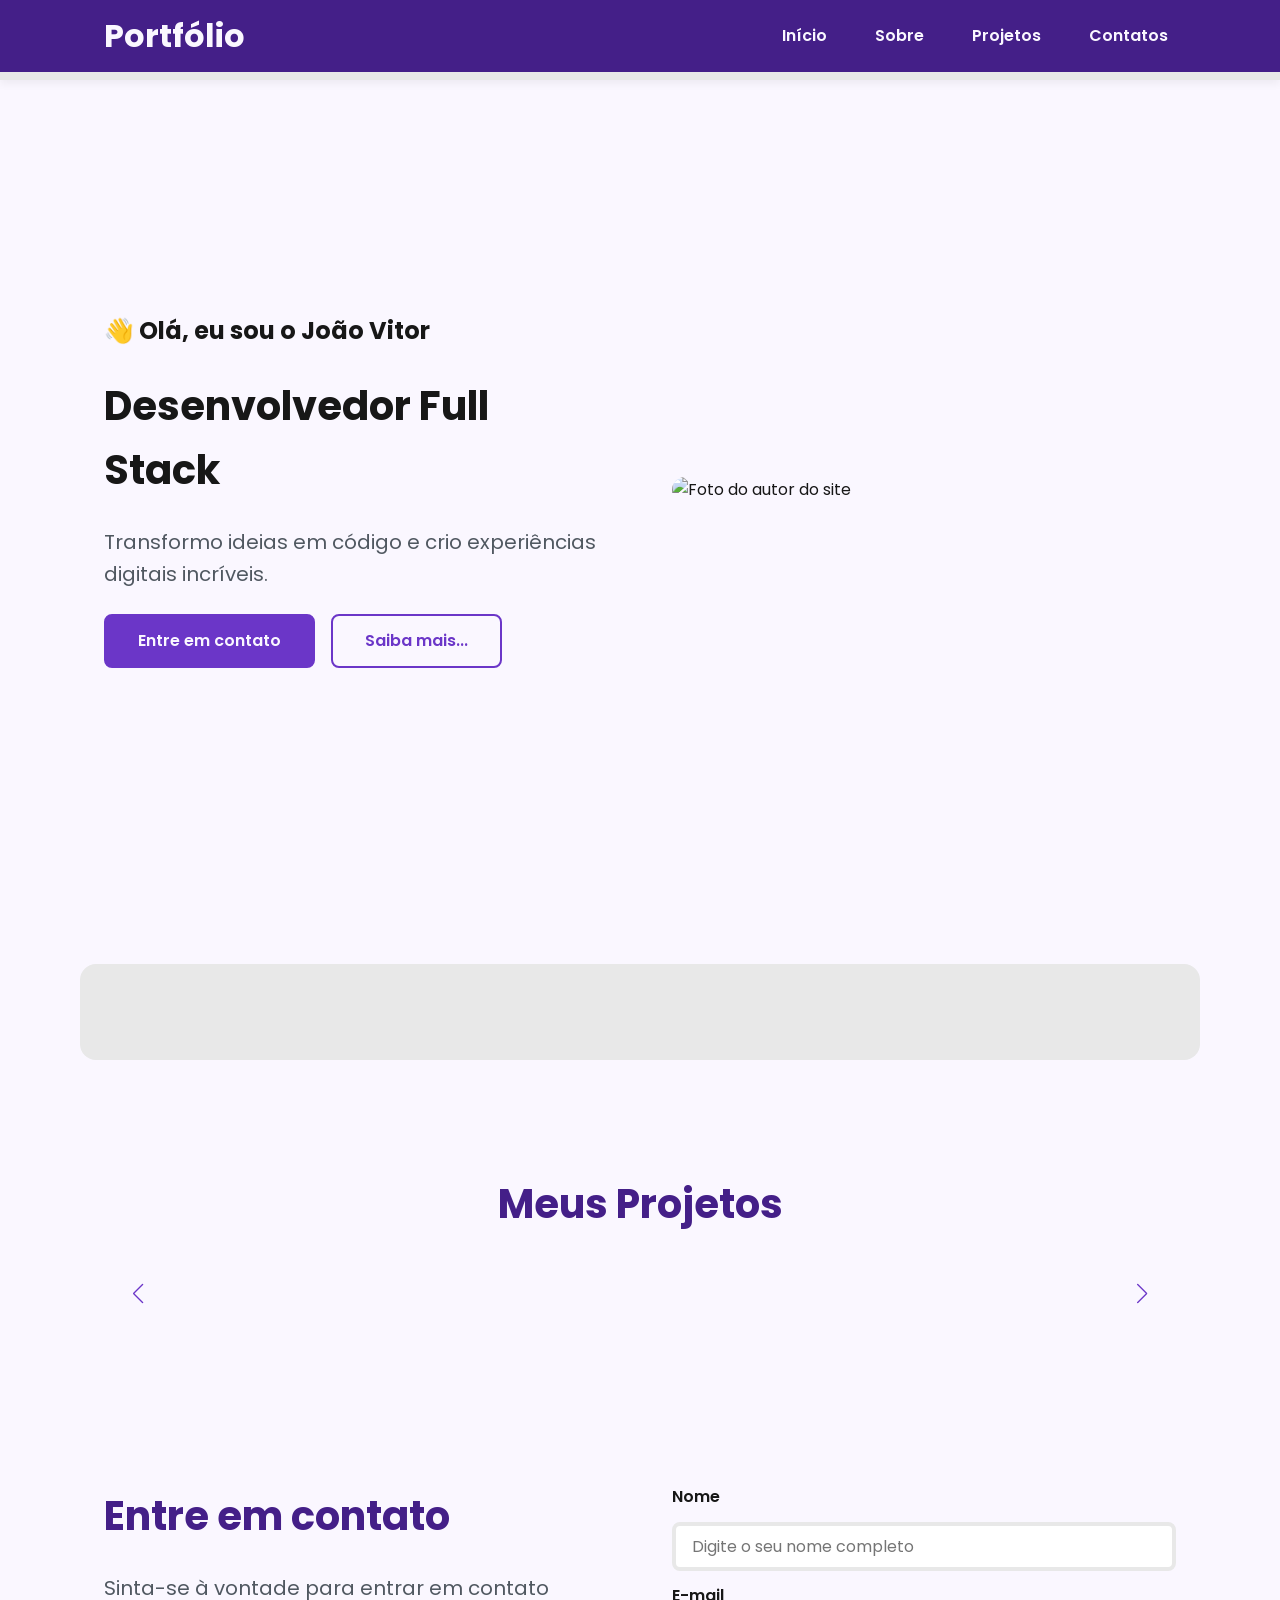
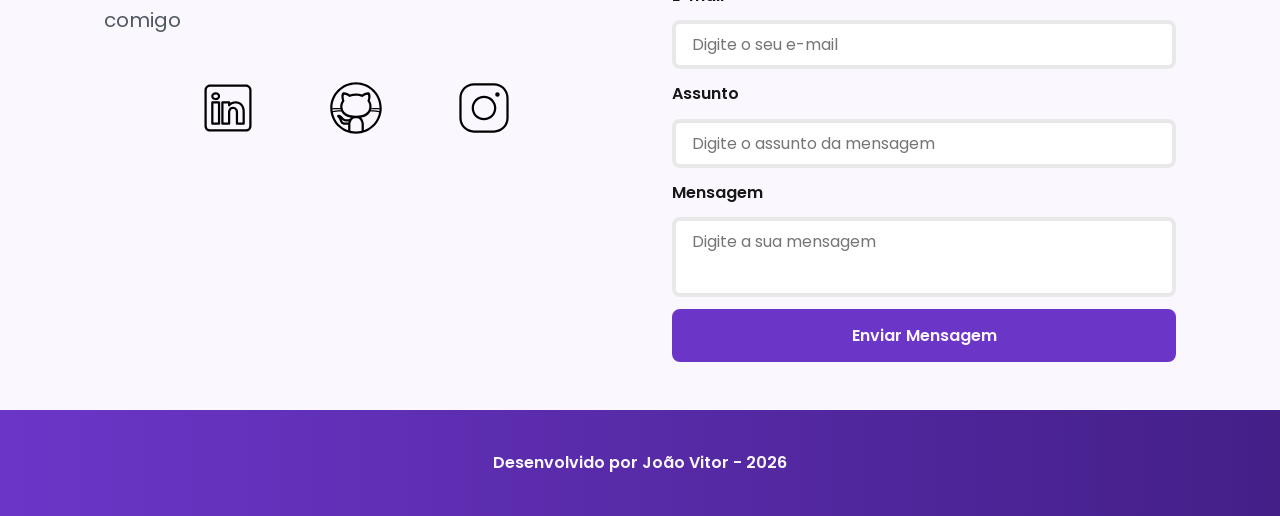
==== commit c423af37: "✨ New Feature:  Atualização Index, CSS" ====
--- a/index.html
+++ b/index.html
@@ -1,260 +1,208 @@
-<!DOCTYPE html>
+<!doctype html>
 <html lang="pt-br">
-
-<head>
-
-  <!-- Fontes do Google -->
-  <link rel="preconnect" href="https://fonts.googleapis.com">
-  <link rel="preconnect" href="https://fonts.gstatic.com" crossorigin>
-
-  <!-- Fonte do Google - Poppins -->
-  <link href="https://fonts.googleapis.com/css2?family=Poppins&display=swap" rel="stylesheet">
-
-  <meta charset="UTF-8">
-  <meta name="viewport" content="width=device-width, initial-scale=1.0">
-
-  <meta name="author" content="João Vitor Diniz">
-
-  <meta name="description" content="Portfólio Pessoal do João Vitor Diniz, 
+	<head>
+
+    <!-- Fontes do Google -->
+    <link rel="preconnect" href="https://fonts.googleapis.com">
+    <link rel="preconnect" href="https://fonts.gstatic.com" crossorigin>
+
+    <!-- Fonte do Google - Poppins -->
+    <link href="https://fonts.googleapis.com/css2?family=Poppins&display=swap" rel="stylesheet">
+
+		<meta charset="UTF-8" />
+		<meta
+			name="viewport"
+			content="width=device-width, initial-scale=1.0"
+		/>
+
+		<meta name="author" content="João Vitor" />
+
+		<meta
+			name="description"
+			content="Portfólio Pessoal do João Vitor, 
                 desenvolvedor Full Stack especializado em criar experiências 
-                digitais incríveis. Conheça meus projetos e entre em contato.">
-
-  <meta name="robots" content="index, follow">
-
-  <link rel="icon" type="image/svg+xml" href="./assets/img/favicon.svg">
-
-  <!-- CSS principal da página -->
-  <link rel="stylesheet" href="./assets/css/styles.css">
-
-  <title>Portfólio do João Vitor</title>
-</head>
-
-<body>
-  <!-- Cabeçalho da Página -->
-
-  <header>
-    <div class="menu-content">
-      <!-- Título do cabeçalho -->
-      <a href="index.html" id="titulo">Portfólio do João Vitor Diniz</a>
-
-      <!-- Menu de Navegação -->
-      <nav>
-        <ul class="menu-list">
-          <li><a href="#hero">Inicio</a></li>
-          <li><a href="#about">Sobre</a></li>
-          <li><a href="#projects">Projetos</a></li>
-          <li><a href="#contacts">Contatos</a></li>
-        </ul>
-      </nav>
-
-    </div>
-
-  </header>
-
-  <!--Seção Principal da Página -->
-  <main>
-    <!-- Seção Hero -->
-    <section id="hero" class="section-container hero-container">
-      <!-- Boas Vindas -->
-      <article>
-        <span>👋 Olá, eu sou o João Vitor</span>
-        <h1>Desenvolvedor Full Stack</h1>
-        <p>Transformo ideias em código e crio experiências digitais incríveis.</p>
-
-        <div class="buttons container">
-          <a href="#contacts" class="botao">Entre em contato</a>
-          <a href="#about" class="botao-outline">Saiba mais...</a>
+                digitais incríveis. Conheça meus projetos e entre em contato."
+		/>
+
+		<meta name="robots" content="index, follow" />
+
+		<link
+			rel="icon"
+			type="image/svg+xml"
+			href="./assets/img/favicon.svg"
+		/>
+
+    <!-- SWIPER CSS -->
+    <link rel="stylesheet" href="https://cdn.jsdelivr.net/npm/swiper@11/swiper-bundle.min.css">
+
+    <!-- CSS principal da página -->
+    <link rel="stylesheet" href="./assets/css/styles.css">
+
+		<title>Portfólio do João Vitor</title>
+	</head>
+	<body>
+		<!-- Cabeçalho da Página -->
+		<header>
+
+			<div class="menu-content">
+
+				<!-- Título do cabeçalho -->
+				<a href="index.html" id="titulo">Portfólio</a>
+
+				<!-- Menu de Navegação -->
+				<nav>
+					<ul class="menu-list">
+						<li><a href="#hero">Início</a></li>
+						<li><a href="#about">Sobre</a></li>
+						<li><a href="#projects">Projetos</a></li>
+						<li><a href="#contacts">Contatos</a></li>
+					</ul>
+				</nav>
+
+			</div>
+
+		</header>
+
+		<!-- Seção Principal da Página -->
+		<main>
+
+			<!-- Seção Hero -->
+			<section id="hero" class="section-container hero-container">
+
+        <!-- Boas Vindas -->
+        <article class="hero-content">
+
+          <span>👋 Olá, eu sou o João Vitor</span>
+          <h1>Desenvolvedor Full Stack</h1>
+          <p>Transformo ideias em
+              código e crio experiências digitais incríveis.</p>
+
+          <div class="buttons-container">
+            <a href="#contacts" class="botao">Entre em contato</a>
+            <a href="#about" class="botao-outline">Saiba mais...</a>
+          </div>
+
+        </article>
+
+        <!-- Imagem da Seção Hero -->
+        <figure class="hero-image">
+          <img 
+            src="https://ik.imagekit.io/JohnnieDiniz/portifolio/ChatGPT%20Image%2011%20de%20ago.%20de%202026,%2015_05_29.png"
+            alt="Foto do autor do site"
+            class="float-animation"
+          >
+        </figure>
+
+      </section>
+
+			<!-- Seção Sobre mim -->
+			<section id="about" class="section-container about-container">
+
+          
+
+      </section>
+
+			<!-- Seção de Projetos -->
+			<section id="projects" class="section-container projects-container">
+
+        <h2>Meus Projetos</h2>
+
+        <!-- Swiper Container -->
+        <div class="swiper projects-swiper">
+
+          <div class="swiper-wrapper">
+
+            
+
+          </div>
+
+          <!-- Botões de Navegação -->
+          <div class="swiper-button-next"></div>
+          <div class="swiper-button-prev"></div>
+
+          <!-- Paginação -->
+          <div class="swiper-pagination"></div>
 
         </div>
-      </article>
-
-      <!-- Imagem da Seção Hero -->
-      <figure class="hero-image">
-        <img src="./assets/img/foto_dev_man.svg"  alt="Foto do autor do site" class="float-animation">
-      </figure>
-
-    </section>
-
-    <!-- Seção Sobre mim -->
-<section id="about" class="section-container about-container">
-
-  <!-- Imagem da Seção About -->
-  <figure class="about-image">
-    <img src="./assets/img/avatar_dev_man.svg" alt="Foto - Perfil do autor do site">
-  </figure>
-
-  <!-- Conteúdo da Seção About -->
-  <article class="about-content">
-
-    <h2>Sobre mim</h2>
-
-    <p>
-      Lorem ipsum dolor sit amet, consectetur adipisicing elit. Molestias dolorum maiores,
-      quaerat ut laborum perferendis nostrum similique quisquam recusandae explicabo.
-      Non ducimus possimus expedita sunt corrupti, mollitia aliquid praesentium quaerat?
-    </p>
-
-    <p>
-      Mussum Ipsum, cacilds vidis litro abertis. Mauris nec dolor in eros commodo tempor.
-      Aenean aliquam molestie leo, vitae iaculis nisl. Paisis, filhis, espiritis santis.
-      Posuere libero varius. Nullam a nisl ut ante blandit hendrerit. Aenean sit amet nisi.
-      Tá deprimidis, eu conheço uma cachacis que pode alegrar sua vidis.
-    </p>
-
-    <!-- Botões + Dados do GitHub -->
-    <div class="about-buttons-data">
-
-      <!-- Botões -->
-      <div class="buttons-container">
-        <a href="https://github.com/JohnnieDiniz"
-           target="_blank"
-           class="botao">
-          GitHub
-        </a>
-
-        <a href="https://acrobat.adobe.com/id/urn:aaid:sc:VA6C2:f6b0b42e-aed5-44eb-934d-fe1e2313b5d6?x_api_client_id=chrome_extension_viewer&x_api_client_location=share"
-           target="_blank"
-           class="botao-outline">
-          Currículo
-        </a>
-      </div>
-
-      <!-- Dados do GitHub -->
-      <div class="data-container">
-
-        <!-- Seguidores -->
-        <div class="data-item">
-          <span class="data-number">100</span>
-          <span class="data-label">Seguidores</span>
-        </div>
-
-        <!-- Repositórios -->
-        <div class="data-item">
-          <span class="data-number">10</span>
-          <span class="data-label">Repositórios</span>
-        </div>
-
-      </div>
-
-    </div>
-
-  </article>
-
-</section>
-
-    <!-- Seção de Projetos -->
-    <section id="projects" class="section-container projects-container">
-      <h2>Meus Projetos</h2>
-
-      <!-- Swiper Container -->
-      <div class="swiper projects-swiper">
-        <div class="swiper-wrapper">
-
-          <div class="swiper-slide">
-
-            <article class="project-card">
-
-              <!-- Ícone da Tecnologia padrão do projeto -->
-              <figure class="project-image">
-                <img src="./assets/icons/languages/github.svg" alt="Ícone do GitHub">
-              </figure>
-
-              <!-- Conteúdo do Projeto -->
-              <div class="project-content">
-
-                <h3>Projeto GitHub</h3>
-                <p>Projeto desenvolvido no GitHub</p>
-
-                <!-- Tags do Projeto -->
-                <div class="project-tags">
-                  <span class="tag">GitHub</span>
-                </div>
-
-                <!-- Links do Projeto -->
-                <div class="project-buttons">
-                  <a href="#" target="_blank" class="botao botao-sm">
-
-                    GitHub
-                  </a>
-                  <a href="#" target="_blank" class="botao-outline botao-sm">
-
-                    Deploy
-                  </a>
-                </div>
-
-              </div>
-
-            </article>
+
+      </section>
+
+			<!-- Seção de Contatos -->
+			<section id="contacts" class="section-container contact-container">
+
+        <!-- Redes Sociais -->
+        <article class="contact-info">
+
+          <h2>Entre em contato</h2>
+          <p>Sinta-se à vontade para entrar em contato comigo</p>
+
+          <!-- Links para as Redes Sociais -->
+          <div class="social-container">
+
+            <a href="https://www.linkedin.com/in/joaovitordinizalves/" target="_blank" class="social-icon" aria-label="LinkedIn">
+              <img
+                src="./assets/icons/social/linkedin.svg"
+                alt="Link para o LinkedIn"
+              >
+            </a>
+
+            <a href="https://github.com/JohnnieDiniz" target="_blank" class="social-icon" aria-label="GitHub">
+              <img
+                src="./assets/icons/social/github.svg"
+                alt="Link para o GitHub"
+              >
+            </a>
+
+            <a href="https://www.instagram.com/johnnie_diniz?igsh=MWs4YXYxbmd4Mzl2OQ==" target="_blank" class="social-icon" aria-label="Instagram">
+              <img
+                src="./assets/icons/social/instagram.svg"
+                alt="Link para o Instagram"
+              >
+            </a>
+
           </div>
-        </div>
-
-      </div>
-
-      <!-- Botões de Navegação -->
-      <div class="swiper-button-next"></div>
-      <div class="swiper-button-prev"></div>
-
-      <!-- Paginação -->
-      <div class="swiper-pagination"></div>
-
-      </div>
-
-
-    </section>
-
-    <!-- Seção de Contatos -->
-    <section id="contacts" class="section-container contacts-container">
-
-      <!-- Redes Sociais -->
-      <article>
-        <h2>Entre em contato</h2>
-        <p>Sinsa-se à vontade para entrar em contato comigo</p>
-
-        <!-- Links para as Redes Sociais -->
-        <div class="social-container">
-          <a href="https://www.linkedin.com/in/João Vitor-jos%C3%A9-nascimento-versiani-075417223/" target="_blank" class="social_icon" aria-label="Linkedin">
-            <img src="./assets/icons/social/linkedin.svg" alt="Link para o Linkedin">
-          </a>
-
-
-          <a href="https://github.com/João Vitorversiani" target="_blank" class="social_icon" aria-label="GitHub">
-            <img src="./assets/icons/social/github.svg" alt="Link para o GitHub">
-          </a>
-
-
-        </div>
-      </article>
-
-      <!-- Formulário de Contato -->
-      <form id="formulário">
-        <label for="nome">Nome</label>
-        <input id="nome" name="nome" type="text" placeholder="Digite o seu nome completo">
-        <span id="erro-nome"></span>
-
-        <label for="email">E-mail</label>
-        <input id="email" name="email" type="text" placeholder="Digite o seu E-mail completo">
-        <span id="erro-email"></span>
-
-        <label for="assunto">Assunto</label>
-        <input id="assunto" name="assunto" type="text" placeholder="Digite o assunto completo">
-        <span id="erro-assunto"></span>
-
-        <label for="mensagem">Mensagem</label>
-        <textarea id="mensagem" name="mensagem" placeholder="Digite a sua mensagem"></textarea>
-        <span id="erro-mensagem"></span>
-        <button class="botao" type="submit">Enviar</button>
-
-      </form>
-
-    </section>
-
-  </main>
-
-  <!-- Rodapé da Página -->
-  <footer>
-    Desenvolvido por João Vitor Diniz - 2026
-  </footer>
-
-</body>
-
+        </article>
+
+
+        <!-- Formulário de Contato -->
+        <form id="formulario" action="https://formsubmit.co/7065d88cfa92a310a1da3b7a5effb0c9" method="POST">
+
+          <input type="hidden" name="_next" value="http://localhost:5500/success.html">
+          <input type="hidden" name="_captcha" value="false">
+
+          <label for="nome">Nome</label>
+          <input id="nome" name="nome" type="text" placeholder="Digite o seu nome completo">
+          <span id="erro-nome"></span>
+
+          <label for="email">E-mail</label>
+          <input id="email" name="email" type="text" placeholder="Digite o seu e-mail">
+          <span id="erro-email"></span>
+
+          <label for="assunto">Assunto</label>
+          <input id="assunto" name="assunto" type="text" placeholder="Digite o assunto da mensagem">
+          <span id="erro-assunto"></span>
+
+          <label for="mensagem">Mensagem</label>
+          <textarea id="mensagem" name="mensagem" placeholder="Digite a sua mensagem"></textarea>
+          <span id="erro-mensagem"></span>
+
+          <button class="botao" type="submit">Enviar Mensagem</button>
+
+        </form>
+
+      </section>
+		</main>
+
+		<!-- Rodapé da Pàgina -->
+		<footer>
+      Desenvolvido por João Vitor - 2026
+    </footer>
+
+    <!-- SWIPER JS -->
+    <script src="https://cdn.jsdelivr.net/npm/swiper@11/swiper-bundle.min.js"></script>
+
+    <!-- Script Principal da página -->
+    <script src="./assets/js/script.js"></script>
+
+	</body>
 </html>
--- a/assets/css/styles.css
+++ b/assets/css/styles.css
@@ -1,12 +1,13 @@
-*{
-    margin: 0;
-    padding:0;
-    box-sizing: border-box;
-    font-family: 'Poppins', sans-serif;
-    font-weight: 400;
-    text-decoration: none;
-    outline: none;
-}
+/* Reset do Navegador */
+* {
+  margin: 0;
+  padding: 0;
+  box-sizing: border-box;
+  font-family: 'Poppins', sans-serif;
+  font-weight: 400;
+  text-decoration: none;
+  outline: none;
+}    
 
 /* Variáveis */
 :root {
@@ -22,21 +23,21 @@
     --purple-800: #441f88;
     --purple-900: #2a0e4d;
     --purple-950: #1a0730;
- 
+
     /* Cores Neutras */
     --gray-200: #e8e8e8;
     --gray-400: #505861;
     --black: #171717;
     --white: #FAF7FF;
- 
+
     /* Cores de Estado */
     --error: #e63946;
- 
+
     /* Sombras */
     --shadow-sm: 0 0.25rem 0.5rem rgba(0, 0, 0, 0.05);
     --shadow-md: 0 0.25rem 0.75rem rgba(107, 54, 200, 0.3);
     --shadow-lg: 0 0.5rem 1.5rem rgba(107, 54, 200, 0.2);
- 
+
     /* Espaçamentos */
     --spacing-xs: 0.5rem;
     --spacing-sm: 1rem;
@@ -44,7 +45,7 @@
     --spacing-lg: 2rem;
     --spacing-xl: 3rem;
     --spacing-2xl: 4rem;
- 
+
     /* Tamanhos de Fonte */
     --text-sm: 0.75rem;
     --text-base: 1rem;
@@ -52,86 +53,94 @@
     --text-xl: 1.5rem;
     --text-2xl: 2rem;
     --text-3xl: 2.5rem;
- 
+
     /* Border Radius */
     --radius-sm: 0.25rem;
     --radius-md: 0.5rem;
     --radius-lg: 1rem;
     --radius-xl: 2rem;
     --radius-full: 50%;
- 
+
     /* Animação Padrão */
     --transition-default: all 0.3s ease;
 }
 
-html{
-    scroll-behavior: smooth;
-}
-
-body{
-    display: flex;
-    flex-direction: column;
-    min-height: 100vh;
-    background-color: var(--white);
-    line-height: 1.6;
-    color: var(--black);
-
-}
-
-main{
-    flex: 1;
-}
-
-.section-container{
-    max-width: 70rem;
-    margin: 0 auto;
-    padding: var(--spacing-xl) var(--spacing-md);
-    scroll-margin-top: 6rem;
-}
-
-.buttons-container{
-    display: flex;
-    gap: var(--spacing-sm);
+/* Configurações Básicas */
+
+html {
+  scroll-behavior: smooth;
+}
+
+body {
+  display: flex;
+  flex-direction: column;
+  min-height: 100vh;
+  background-color: var(--white);
+  line-height: 1.6;
+  color: var(--black);
+}
+
+main {
+  flex: 1;
+}
+
+/* Seções - Base Comum */
+
+.section-container {
+  max-width: 70rem;
+  margin: 0 auto;
+  padding: var(--spacing-xl) var(--spacing-md);
+  scroll-margin-top: 6rem;
+}
+
+/* Botões */
+
+.buttons-container {
+  display: flex;
+  gap: var(--spacing-sm);
 }
 
 .botao,
-.botao-outline{
-    display: inline-block;
-    padding: 0.75rem 2rem;
-    border: 0.15rem solid transparent;
-    border-radius: var(--radius-md);
-    font-size: var(--text-base);
-    font-weight: 600;
-    text-align: center;
-    cursor: pointer;
-    transition: var(--transition-default);
-}
-
-.botao{
-    background-color: var(--purple-700);
-    color: var(--purple-500);
-    color: var(--white);
-}
-.botao:hover{
-    border-color: var(--purple-800);
-    background-color: var(--purple-700);
-    box-shadow: var(--shadow-md);
-    transform: translateY(-0.75px);
-
-}
-
-.botao-outline{
-    background-color: transparent;
-    color: var(--purple-700);
-    border: 0.15rem solid var(--purple-700);
-}
-.botao-outline:hover{
-    background-color: var(--purple-700);
-    border-color: var(--purple-700);
-    color: var(--white);
-    transform: translateY(-0.25px);
-}
- 
+.botao-outline {
+  display: inline-block;
+  padding: 0.75rem 2rem;
+  border: 0.15rem solid transparent;
+  border-radius: var(--radius-md);
+  font-size: var(--text-base);
+  font-weight: 600;
+  text-align: center;
+  cursor: pointer;
+  transition: var(--transition-default);
+}
+
+.botao {
+  border-color: var(--purple-500);
+  background-color: var(--purple-500);
+  color: var(--white);
+}
+
+.botao:hover {
+  border-color: var(--purple-800);
+  background-color: var(--purple-800);
+  box-shadow: var(--shadow-md);
+  transform: translateY(-0.25rem);
+}
+
+.botao-outline {
+  border-color: var(--purple-500);
+  background-color: transparent;
+  color: var(--purple-500);
+}
+
+.botao-outline:hover {
+  border-color: var(--purple-500);
+  background-color: var(--purple-500);
+  color: var(--white);
+  transform: translateY(-0.25rem);
+}
+
+/* Botões pequenos - Card Projetos */
+
 .botao.botao-sm,
 .botao-outline.botao-sm {
   min-width: 6rem;
@@ -139,412 +148,372 @@
   border-width: 0.125rem;
   border-radius: 0.25rem;
   font-size: var(--text-sm);
-
-}
- 
-header{
-    position: sticky;
-    top: 0;
-    z-index: 1000;
-    width: 100%;
-    height: 5rem;
-    border-bottom: var(--spacing-xs) solid var(--gray-200);
-    box-shadow: var(--purple-800);
-    background-color: var(--purple-800);
-}
-
-header a{
-    font-weight: 600;
-    color: var(--white);
-    transition: color 0.3s ease;
-}
-
-header a:hover{
-    color: var(--purple-100);
-}
-
-#titulo{
-    font-size: var(--text-2xl);
-    font-weight: 700;
-    color: var(--white);
-}
-
-.menu-content{
-    display: flex;
-    justify-content: space-between;
-    align-items: center;
-    height: 100%;
-    max-width: 70rem;
-    padding: 0 var(--spacing-md);
-}
-
-.menu-list{
-    display: flex;
-    gap: var(--spacing-lg);
-    list-style: none;
-
-}
-
-.menu-list a{
-    padding: var(--spacing-xs);
-}
-
-.hero-container{
-    display: flex;
-    align-items: center;
-    gap: var(--spacing-2xl);
-    min-height: calc(100vh - 5rem);
-}
-
-.hero-content{
-    display: flex;
-    flex: 1;
-    flex-direction: column;
-    gap: var(--spacing-md)
-}
-
-.hero-content span{
-    font-size: var(--text-xl);
-    font-weight: 700;
-}
-
-.hero-content h1{
-    font-size: var(--text-3xl);
-    font-weight: 700;
-
+}
+
+/* Seção Header - Cabeçalho e Menu */
+
+header {
+  position: sticky;
+  top: 0;
+  z-index: 1000;
+  width: 100%;
+  height: 5rem;
+  border-bottom: var(--spacing-xs) solid var(--gray-200);
+  box-shadow: var(--shadow-sm);
+  background-color: var(--purple-800);
+}
+
+header a {
+  font-weight: 600;
+  color: var(--white);
+  transition: color 0.3s ease;
+}
+
+header a:hover {
+  color: var(--purple-100);
+}
+
+#titulo {
+  font-size: var(--text-2xl);
+  font-weight: 700;
+}
+
+.menu-content {
+  display: flex;
+  justify-content: space-between;
+  align-items: center;
+  max-width: 70rem;
+  height: 100%;
+  margin: 0 auto;
+  padding: 0 var(--spacing-md);
+}
+
+.menu-list {
+  display: flex;
+  gap: var(--spacing-lg);
+  list-style: none;
+}
+
+.menu-list a {
+  padding: var(--spacing-xs);
+}
+
+/* Seção Hero */
+
+.hero-container {
+  display: flex;
+  align-items: center;
+  gap: var(--spacing-2xl);
+  min-height: calc(100vh - 5rem);
+}
+
+.hero-content {
+  display: flex;
+  flex: 1;
+  flex-direction: column;
+  gap: var(--spacing-md);
+
+}
+
+.hero-content span {
+  font-size: var(--text-xl);
+  font-weight: 700;
+}
+
+.hero-content h1 {
+  font-size: var(--text-3xl);
+  font-weight: 700;
 }
 
 .hero-content p,
 .about-content p,
-.contact-info p{
-    font-size: var(--text-lg);
-    color: var(--gray-400);
+.contact-info p {
+  font-size: var(--text-lg);
+  color: var(--gray-400);
 }
 
 .hero-image {
-    flex: 1;
-    display: flex;
-    justify-content: center;
+  display: flex;
+  flex: 1;
+  justify-content: center;
 }
 
 .hero-image img {
-    width: 100%;
-    max-width: 100%;
-    border-radius: var(--radius-xl);
-    box-shadow: var(--shadow-lg);
+  width: 100%;
+  max-width: 100%;
+  border-radius: var(--radius-xl);
 }
 
 /* Animação Flutuante */
 @keyframes float {
+  
   0%,
   100% {
     transform: translateY(0);
   }
- 
+
   50% {
     transform: translateY(-1.25rem);
   }
- 
-}
- 
+
+}
+
 /* Usa animação */
 .float-animation {
   animation: float 3s ease-in-out infinite;
 }
 
-
-/* Seção About */
+/* About */
 
 .about-container {
     display: flex;
-    flex-direction: row;
     align-items: center;
     gap: var(--spacing-2xl);
-}
-
-/* Imagem de perfil */
+    margin: var(--spacing-2xl) auto;
+    border-radius: var(--radius-lg);
+    background-color: var(--gray-200);
+}
+
 .about-image {
-    flex: 1;
-    display: flex;
-    justify-content: center;
-    align-items: center;
+    flex: 0 0 17.5rem;
 }
 
 .about-image img {
     width: 100%;
-    max-width: 22rem;
-    height: auto;
-    border-radius: var(--radius-xl);
+    border: 0.35rem solid var(--purple-500);
+    border-radius: var(--radius-full);
     box-shadow: var(--shadow-lg);
-    background-color: var(--purple-50);
-}
-
-/* Conteúdo de Texto */
-.about-content {
-    flex: 1;
-    display: flex;
-    align-items: flex-start;
-    flex-direction: column;
-    gap: var(--spacing-md);
-}
-
-.about-content h2 {
+}
+
+.about-content h2,
+.projects-container h2,
+.contact-info h2 {
+    margin-bottom: var(--spacing-md);
     font-size: var(--text-3xl);
     font-weight: 700;
-    color: var(--purple-900);
-}
-
-/* Container de Botões + Estatísticas */
+    color: var(--purple-800);
+}
+
+.about-content p {
+    margin-bottom: var(--spacing-sm);
+    text-align: justify;
+}
+
 .about-buttons-data {
     display: flex;
-    flex-direction: column;
-    gap: var(--spacing-md);
-    width: 100%;
-}
-
-/* Estatísticas do GitHub (Seguidores / Repositórios) */
+    justify-content: space-between;
+    align-items: center;
+    gap: var(--spacing-lg);
+    margin-top: var(--spacing-lg);
+}
+
+.about-buttons-data .botao {
+    margin-right: auto;
+}
+
 .data-container {
     display: flex;
-    gap: var(--spacing-xl);
+    gap: var(--spacing-lg);
+    margin-top: 0;
 }
 
 .data-item {
     display: flex;
     flex-direction: column;
+    align-items: center;
 }
 
 .data-number {
-    font-size: var(--text-2xl);
+    font-size: var(--text-xl);
     font-weight: 700;
-    color: var(--purple-600);
-    line-height: 1.2;
+    text-align: center;
+    color: var(--purple-500);
 }
 
 .data-label {
-    font-size: var(--text-sm);
+    font-size: var(--text-base);
+    text-align: center;
     color: var(--gray-400);
-    font-weight: 600;
-}
-
-/* Responsividade (Telas menores) */
-@media (max-width: 768px) {
-    .about-container {
-        flex-direction: column;
-        text-align: center;
-    }
-
-    .about-buttons-data {
-        align-items: center;
-    }
-
-    .data-container {
-        justify-content: center;
-    }
-}
-
-/* projects */
+}
+
+/* Projects */
 
 .projects-container {
-    scroll-margin-top: 3rem;
-    margin: var(--spacing-2xl) auto;
-    text-align: center;
+  scroll-margin-top: 3rem;
+  margin: var(--spacing-2xl) auto; 
+  text-align: center;
 }
 
 .projects-swiper {
-   position: relative;
-   width: 100%;
-   padding: var(--spacing-sm) var(--spacing-xl) var(--spacing-xl);
-   overflow: hidden;
-}
-
-/* cards projects */
+  position: relative;
+  width: 100%;
+  padding: var(--spacing-sm) var(--spacing-xl) var(--spacing-xl);
+  overflow: hidden;
+}
+
+/* Card Projetos */
 
 .project-card {
+  display: flex;
+  flex-direction: column;
+  width: 100%;
+  height: 100%;
+  border: 0.15rem solid var(--gray-200);
+  border-radius: var(--radius-lg);
+  background-color: var(--white);
+  box-shadow: var(--shadow-sm);
+  overflow: hidden;
+  transition: var(--transition-default);
+}
+
+.project-card:hover {
+  box-shadow: var(--shadow-lg);
+}
+
+.project-image {
+  display: flex;
+  justify-content: center;
+  align-items: center;
+  width: 100%;
+  height: 10rem;
+  background: linear-gradient(135deg, var(--purple-50) 0%, var(--purple-100) 100%);
+}
+
+.project-image img {
+  width: 75%;
+  height: 75%;
+  max-width: 7rem;
+  max-height: 7rem;
+  object-fit: contain;
+  transition: transform 0.3s ease;
+}
+
+.project-content {
+  display: flex;
+  flex: 1;
+  flex-direction: column;
+  padding: var(--spacing-md);
+  text-align: left;
+}
+
+.project-content h3 {
+  margin-bottom: 0.75rem;
+  font-size: var(--text-lg);
+  font-weight: 700;
+}
+
+.project-content p {
+  flex: 1;
+  margin-bottom: var(--spacing-sm);
+  font-size: var(--text-base);
+  color: var(--gray-400)
+}
+
+.project-tags {
+  display: flex;
+  flex-wrap: wrap;
+  gap: var(--spacing-xs)
+}
+
+.tag {
+  padding: 0.375rem 0.75rem;
+  border-radius: var(--radius-sm);
+  background-color: var(--purple-100);
+  font-size: var(--text-sm);
+  font-weight: 600;
+  color: var(--purple-800);
+}
+
+.project-buttons {
+  display: flex;
+  justify-content: center;
+  align-items: center;
+  gap: 0.75rem;
+  margin-top: var(--spacing-sm);
+}
+
+/* Configuração do Swiper */
+
+.swiper-wrapper {
+    align-items: stretch;
+}
+
+.swiper-slide {
     display: flex;
-    flex-direction: column;
-    width: 100%;
-    height: 100%;
-    border: 0.15rem solid var(--grey-200);
-    border-radius: var(--radius-lg);
-    background-color: var(--white);
-    box-shadow: var(--shadow-sm);
-    overflow: hidden;
-    transition: var(--transition-default);
-}
-
-.project-card:hover {
-    box-shadow: var(--shadow-lg);
-}
-
-.project-image {
-    display: flex;
-    justify-content: center;
-    align-items: center;
-    width: 100%;
-    height: 10rem;
-    background: linear-gradient(135deg, var(--purple-50) 0%, var(--purple-100) 100%);
-}
-
-.project-image img {
-    width: 75%;
-    height: 75%;
-    max-width: 7rem;
-    max-height: 7rem;
-    object-fit: contain;
-    transition: transform 0.3s ease;
-}
-
-.project-content {
-    display: flex;
-    flex-direction: column;
-    justify-content: space-between;
-    text-align: left;
-    flex: 1;
-    padding: var(--spacing-md);
-}
-
-.project-content h3 {
+    height: auto;
+}
+
+/* Botões do Swiper (navegação) */
+.swiper-button-next,
+.swiper-button-prev {
+    width: 3rem;
+    height: 3rem;
+}
+
+.swiper-button-next:after,
+.swiper-button-prev:after {
     font-size: var(--text-lg);
-    font-weight: 700;
-    margin-bottom: 0.75rem;
-}
-
-.project-content p {
-    flex: 1;
-    font-size: var(--text-base);
-    color: var(--gray-400);
-    margin-bottom: var(--spacing-sm);
-}
-
-.project-tags {
-    display: flex;
-    flex-wrap: wrap;
-    gap: var(--spacing-xs);
-}
-
-.tag {
-    padding: 0.375rem 0.75rem;
+    color: var(--purple-500);
+}
+
+.swiper-button-next:hover:after,
+.swiper-button-prev:hover:after {
+    color: var(--purple-800);
+}
+
+/* Indicadores de paginação */
+.swiper-pagination-bullet {
+    width: 0.75rem;
+    height: 0.75rem;
+    background-color: var(--gray-200);
+    opacity: 1;
+}
+
+.swiper-pagination-bullet-active {
+    width: var(--spacing-lg);
     border-radius: var(--radius-sm);
-    background-color: var(--purple-100);
-    font-size: var(--text-sm);
-    font-weight: 600;
-    color: var(--purple-800);
-}
-
-.project-buttons {
-    display: flex;
-    justify-content: center;
-    align-items: center;
-    gap: 0.75rem;
-    margin-top: var(--spacing-sm);
-}
-
-/* Configuração do Swiper */
- 
-.swiper-wrapper {
-
-    align-items: stretch;
-
-}
- 
-.swiper-slide {
-
-    display: flex;
-
-    height: auto;
-
-}
- 
-/* Botões do Swiper (navegação) */
-
-.swiper-button-next,
-
-.swiper-button-prev {
-
-    width: 3rem;
-
-    height: 3rem;
-
-}
- 
-.swiper-button-next:after,
-
-.swiper-button-prev:after {
-
-    font-size: var(--text-lg);
-
-    color: var(--purple-500);
-
-}
- 
-.swiper-button-next:hover:after,
-
-.swiper-button-prev:hover:after {
-
-    color: var(--purple-800);
-
-}
- 
-/* Indicadores de paginação */
-
-.swiper-pagination-bullet {
-
-    width: 0.75rem;
-
-    height: 0.75rem;
-
-    background-color: var(--gray-200);
-
-    opacity: 1;
-
-}
- 
-.swiper-pagination-bullet-active {
-
-    width: var(--spacing-lg);
-
-    border-radius: var(--radius-sm);
-
     background-color: var(--purple-500);
-
-}
- 
+}
+
+/* Seção de Contato */
+
 .contact-container {
-    display:grid;
-    grid-template-columns: 1fr 1fr;
-    gap: var(--spacing-2xl);
-}
-
-.contact-info h2 {
-    margin-bottom: var(--spacing-md);
-}
-
-.contact-info p {
-    margin-bottom: var(--spacing-lg);
+  display: grid;
+  grid-template-columns: 1fr 1fr;
+  gap: var(--spacing-2xl);
+}
+
+/* Redes Sociais */
+
+.contact-info h2{
+  margin-bottom: var(--spacing-md);
+}
+
+.contact-info p{
+  margin-bottom: var(--spacing-lg);
 }
 
 .social-container {
-    display: flex;
-    justify-content: center;
-    gap: var(--spacing-xl);
+  display: flex;
+  justify-content: center;
+  gap: var(--spacing-xl);
 }
 
 .social-icon {
-    width: 5rem;
-    height: 5rem;
-    padding: 0.75rem;
-    border-radius: var(--radius-md);
-    transition: var(--transition-default);
-}
-
-.social-icon img {
-    width: 100%;
-    filter: brightness(0) saturate(100%);
-    transition: filter 0.3s ease;
+  width: 5rem;
+  height: 5rem;
+  padding: 0.75rem;
+  border-radius: var(--radius-md);
+  transition: var(--transition-default);
+}
+
+.social-icon img{
+  width: 100%;
+  filter: brightness(0) saturate(100%);
+  transition: filter 0.3s ease;
 }
 
 .social-icon img:hover {
-
   filter: brightness(0) 
           saturate(100%) 
           invert(42%) 
@@ -553,52 +522,51 @@
           hue-rotate(243deg) 
           brightness(79%) 
           contrast(91%);
-
-}
-
-/* formulário */
+}
+
+/* Formulário de Contato */
 
 form {
-    display: flex;
-    flex-direction: column;
-    gap: 0.75rem;
+  display: flex;
+  flex-direction: column;
+  gap: 0.75rem;
 }
 
 form label {
-    font-size: var(--text-base);
-    font-weight: 600;
-}
- 
+  font-size: var(--text-base);
+  font-weight: 600;
+}
+
 form input,
 form textarea {
-    width: 100%;
-    padding: 0.5rem var(--spacing-sm);
-    border: 0.25rem solid var(--gray-200);
-    border-radius: var(--radius-md);
-    font-family: inherit;
-    font-size: var(--text-base);
-    transition: border-color 0.3s ease;
+  width: 100%;
+  padding: 0.5rem var(--spacing-sm);
+  border: 0.25rem solid var(--gray-200);
+  border-radius: var(--radius-md);
+  font-family: inherit;
+  font-size: var(--text-base);
+  transition: border-color 0.3s ease;
 }
 
 form input:focus,
 form textarea:focus {
-    border-color: var(--purple-500);
-    outline: none;
+  border-color: var(--purple-500);
+  outline: none
 }
 
 form textarea {
-    resize: none;
-    min-height: 5rem;
+  min-height: 5rem;
+  resize: none;
 }
 
 form span {
-    margin-top: -0.27rem;
-    font-size: var(--text-sm);
-    color: var(--error);
+  margin-top: -0.75rem;
+  font-size: var(--text-sm);
+  color: var(--error);
 }
 
 /* Footer */
- 
+
 footer {
     padding: 2.5rem;
     background: linear-gradient(to right, var(--purple-500), var(--purple-800));
@@ -607,13 +575,15 @@
     color: var(--white);
 }
 
-/* seção sucesso */
+/* Página Success */
 
 .success-container {
     display: flex;
+    flex-direction: column;
     justify-content: center;
     align-items: center;
-    min-height: calc(100vh - 12rem); /* Centraliza o card entre o header e o footer */
+    width: 100%;
+    min-height: calc(100vh - 12.5rem);
     padding: var(--spacing-xl) var(--spacing-md);
 }
 
@@ -621,53 +591,455 @@
     display: flex;
     flex-direction: column;
     align-items: center;
+    gap: var(--spacing-md);
+    max-width: 37.5rem;
     text-align: center;
-    gap: var(--spacing-md);
-    max-width: 38rem;
-    width: 100%;
-    padding: var(--spacing-2xl) var(--spacing-xl);
-    background-color: var(--white);
-    border: 0.15rem solid var(--gray-200);
-    border-radius: var(--radius-xl);
-    box-shadow: var(--shadow-lg);
+}
+
+.success-content h1 {
+    font-size: var(--text-3xl);
+    font-weight: 700;
+    color: var(--purple-800);
+}
+
+.success-content h2 {
+    font-size: var(--text-lg);
+    color: var(--gray-400);
 }
 
 .success-icon {
     display: flex;
+    align-items: center;
     justify-content: center;
-    align-items: center;
-    margin-bottom: var(--spacing-xs);
+    width: 7.5rem;
+    height: 7.5rem;
+    border-radius: var(--radius-full);
+    background-color: var(--purple-100);
 }
 
 .success-icon img {
-    width: 7rem;
-    height: auto;
-}
-
-.success-content h1 {
-    font-size: var(--text-2xl);
-    font-weight: 700;
-    color: var(--purple-900);
-}
-
-.success-content h2 {
-    font-size: var(--text-base);
-    font-weight: 400;
-    color: var(--gray-400);
-    line-height: 1.6;
-}
-
-.success-content .botao {
-    margin-top: var(--spacing-sm);
-}
-
-/* Responsividade para telas menores */
-@media (max-width: 480px) {
+    width: 6rem;
+    height: 6rem;
+    filter: brightness(0) 
+            saturate(100%) 
+            invert(11%) 
+            sepia(69%) 
+            saturate(3759%) 
+            hue-rotate(256deg) 
+            brightness(101%) 
+            contrast(96%);
+}
+
+/* ========================================
+   RESPONSIVIDADE - TABLETS (até 1024px)
+======================================== */
+
+@media screen and (max-width: 1024px) {
+   
+    /* Layout */
+    .section-container {
+        padding: var(--spacing-lg) var(--spacing-md);
+    }
+
+    /* Tipografia */
+    .section-container h1 {
+        font-size: var(--text-3xl);
+    }
+
+    .section-container h2 {
+        font-size: var(--text-2xl);
+    }
+
+    .section-container p  {
+        font-size: var(--text-base);
+    }
+
+    .section-container span {
+        font-size: var(--text-lg);
+    }
+
+    .success-content h1 {
+        font-size: var(--text-3xl);
+    }
+
+    .success-content h2 {
+        font-size: var(--text-lg); 
+    }
+
+    /* Header */
+    #titulo {
+        font-size: var(--text-xl); 
+    }
+
+    /* Header - Oculta menu em telas pequenas */
+    @media (max-width: 768px) {
+        .menu-list {
+            display: none;
+        }
+    }
+
+    /* Hero */
+    .hero-container {
+        flex-direction: column-reverse;
+        gap: var(--spacing-lg);
+        min-height: 60vh;
+        text-align: center;
+    }
+
+    .hero-content,
+    .hero-image {
+        width: 90%;
+    }
+
+    .hero-image img {
+        object-fit: cover;
+    }
+
+    .buttons-container {
+        justify-content: center;
+        width: 100%;
+    }
+
+    .hero-container .botao,
+    .hero-container .botao-outline {
+        padding: 0.75rem 1.5rem;
+        font-size: var(--text-base);
+        white-space: nowrap;
+    }
+
+    /* About */
+    .about-container {
+        flex-direction: column;
+        gap: var(--spacing-md);
+        margin: var(--spacing-lg);
+        padding: var(--spacing-lg);
+    }
+
+    .about-image {
+        flex: 0 0 auto;
+        width: 100%;
+        display: flex;
+        justify-content: center;
+    }
+
+    .about-image img {
+        max-width: 16rem;
+        width: 100%;
+    }
+
+    .about-content {
+        width: 100%;
+    }
+
+    .about-buttons-data {
+        flex-direction: column;
+        gap: var(--spacing-md);
+        align-items: stretch;
+    }
+
+    .about-buttons-data .botao {
+        margin-right: 0;
+    }
+
+    .data-container {
+        justify-content: center;
+        width: 100%;
+    }
+
+    /* Projects */
+    .projects-container {
+        margin: var(--spacing-lg) auto 0;
+    }
+
+    .projects-swiper {
+        margin: 0;
+        padding: var(--spacing-sm) var(--spacing-lg) 2.5rem;
+    }
+
+    .project-card {
+        width: 100%;
+        height: 30rem;
+        min-height: 30rem;
+        max-height: 30rem;
+        max-width: 100%;
+    }
+
+    .project-content {
+        display: flex;
+        flex-direction: column;
+        justify-content: space-between;
+        height: 100%;
+    }
+
+    .project-content p {
+        flex: 1;
+        overflow: hidden;
+    }
+
+    .project-tags {
+        min-height: 2.5rem;
+        align-items: flex-start;
+    }
+
+    .swiper-wrapper {
+        align-items: stretch;
+    }
+
+    .swiper-slide {
+        display: flex;
+        justify-content: center;
+        align-items: stretch;
+        height: auto;
+    }
+
+    .swiper-button-next,
+    .swiper-button-prev {
+        display: none;
+    }
+
+    /* Contact */
+    .contact-container {
+        grid-template-columns: 1fr;
+        gap: var(--spacing-lg);
+        width: 90%;
+        margin: 0 auto;
+    }
+
+    /* Success Page */
+    .success-container {
+        padding: var(--spacing-xl) var(--spacing-md);
+        min-height: calc(100vh - 10rem);
+    }
+
     .success-content {
-        padding: var(--spacing-xl) var(--spacing-md);
-    }
-    
+        gap: var(--spacing-lg);
+        max-width: 35rem;
+    }
+
+    .success-icon {
+        width: 6rem;
+        height: 6rem;
+    }
+
+    .success-icon img {
+        width: 5rem;
+        height: 5rem;
+    }
+}
+
+/* ========================================
+   RESPONSIVIDADE - MOBILE (até 480px)
+======================================== */
+
+@media screen and (max-width: 480px) {
+
+    /* Layout */
+    .section-container {
+        padding: var(--spacing-md) var(--spacing-sm);
+    }
+
+    /* Tipografia Mobile */
+    .section-container h1 {
+        font-size: var(--text-xl);
+    }
+
+    .section-container h2 {
+        font-size: var(--text-xl);
+    }
+
+    .section-container p {
+        font-size: var(--text-base);
+    }
+
+    .section-container span {
+        font-size: var(--text-lg);
+    }
+
     .success-content h1 {
         font-size: var(--text-xl);
     }
+
+    .success-content h2 {
+        font-size: var(--text-base);
+    }
+
+    /* Header */
+    #titulo {
+        font-size: var(--text-xl);
+    }
+
+    .menu-list {
+        display: none;
+    }
+
+    /* Hero */
+    .hero-container {
+        gap: var(--spacing-sm);
+    }
+
+    .hero-content {
+        gap: var(--spacing-xs);
+        width: 100%;
+    }
+
+    .buttons-container {
+        flex-direction: column;
+        gap: 0.75rem;
+        width: 100%;
+    }
+
+    .buttons-container .botao,
+    .buttons-container .botao-outline {
+        width: 100%;
+    }
+
+    .hero-container .botao,
+    .hero-container .botao-outline {
+        padding: 0.75rem 1rem;
+        font-size: var(--text-base);
+        white-space: nowrap;
+    }
+
+    .hero-image {
+        width: 100%;
+    }
+
+    .hero-image img {
+        max-width: 20rem;
+    }
+
+    /* About */
+    .about-container {
+        margin: var(--spacing-lg) 0.5rem;
+        padding: var(--spacing-md);
+    }
+
+    .about-image img {
+        max-width: 14rem;
+    }
+
+    .about-buttons-data .botao,
+    .about-buttons-data .botao-outline {
+        width: 100%;
+        padding: 0.75rem var(--spacing-lg);
+        font-size: var(--text-base);
+        text-align: center;
+    }
+
+    .data-number {
+        font-size: var(--text-lg);
+    }
+
+    .data-label {
+        font-size: var(--text-sm);
+    }
+
+    /* Projects */
+    .projects-container {
+        margin: var(--spacing-lg) auto 0;
+    }
+
+    .projects-swiper {
+        position: relative;
+        margin: 0;
+        padding: var(--spacing-sm) 0 2rem 0;
+        overflow: visible;
+    }
+
+    .project-card {
+        width: 100%;
+        height: 20rem;
+        max-width: 20rem;
+    }
+
+    .project-image {
+        height: 10rem;
+    }
+
+    .project-content {
+        padding: var(--spacing-md);
+    }
+
+    .project-content h3 {
+        font-size: var(--text-lg);
+    }
+
+    .project-content p {
+        font-size: var(--text-base);
+    }
+
+    /* Contact */
+    .contact-container {
+        width: 100%;
+    }
+
+    .contact-info p {
+        margin-bottom: var(--spacing-md);
+    }
+
+    .social-container {
+        flex-wrap: wrap;
+        gap: var(--spacing-lg);
+        margin-bottom: var(--spacing-xs);
+    }
+
+    .social-icon {
+        width: 4rem;
+        height: 4rem;
+    }
+
+    /* Formulário */
+    form {
+        gap: var(--spacing-sm);
+    }
+
+    form label {
+        font-size: var(--text-base);
+    }
+
+    form input,
+    form textarea {
+        padding: 0.75rem;
+        font-size: var(--text-base);
+    }
+
+    form button {
+        padding: 0.75rem var(--spacing-md);
+        font-size: var(--text-base);
+    }
+
+    /* Footer */
+    footer {
+        padding: var(--spacing-md) var(--spacing-sm);
+        font-size: var(--text-sm);
+    }
+    
+    /* Success Page */
+    .success-container {
+        padding: var(--spacing-lg) var(--spacing-sm);
+        min-height: calc(100vh - 8rem);
+    }
+
+    .success-content {
+        gap: var(--spacing-md);
+        max-width: 100%;
+        padding: 0 var(--spacing-sm);
+    }
+
+    .success-icon {
+        width: 5rem;
+        height: 5rem;
+    }
+
+    .success-icon img {
+        width: 4rem;
+        height: 4rem;
+    }
+
+    .success-content .botao {
+        width: 100%;
+        max-width: 20rem;
+        padding: 0.75rem var(--spacing-lg);
+    }
+
 }
